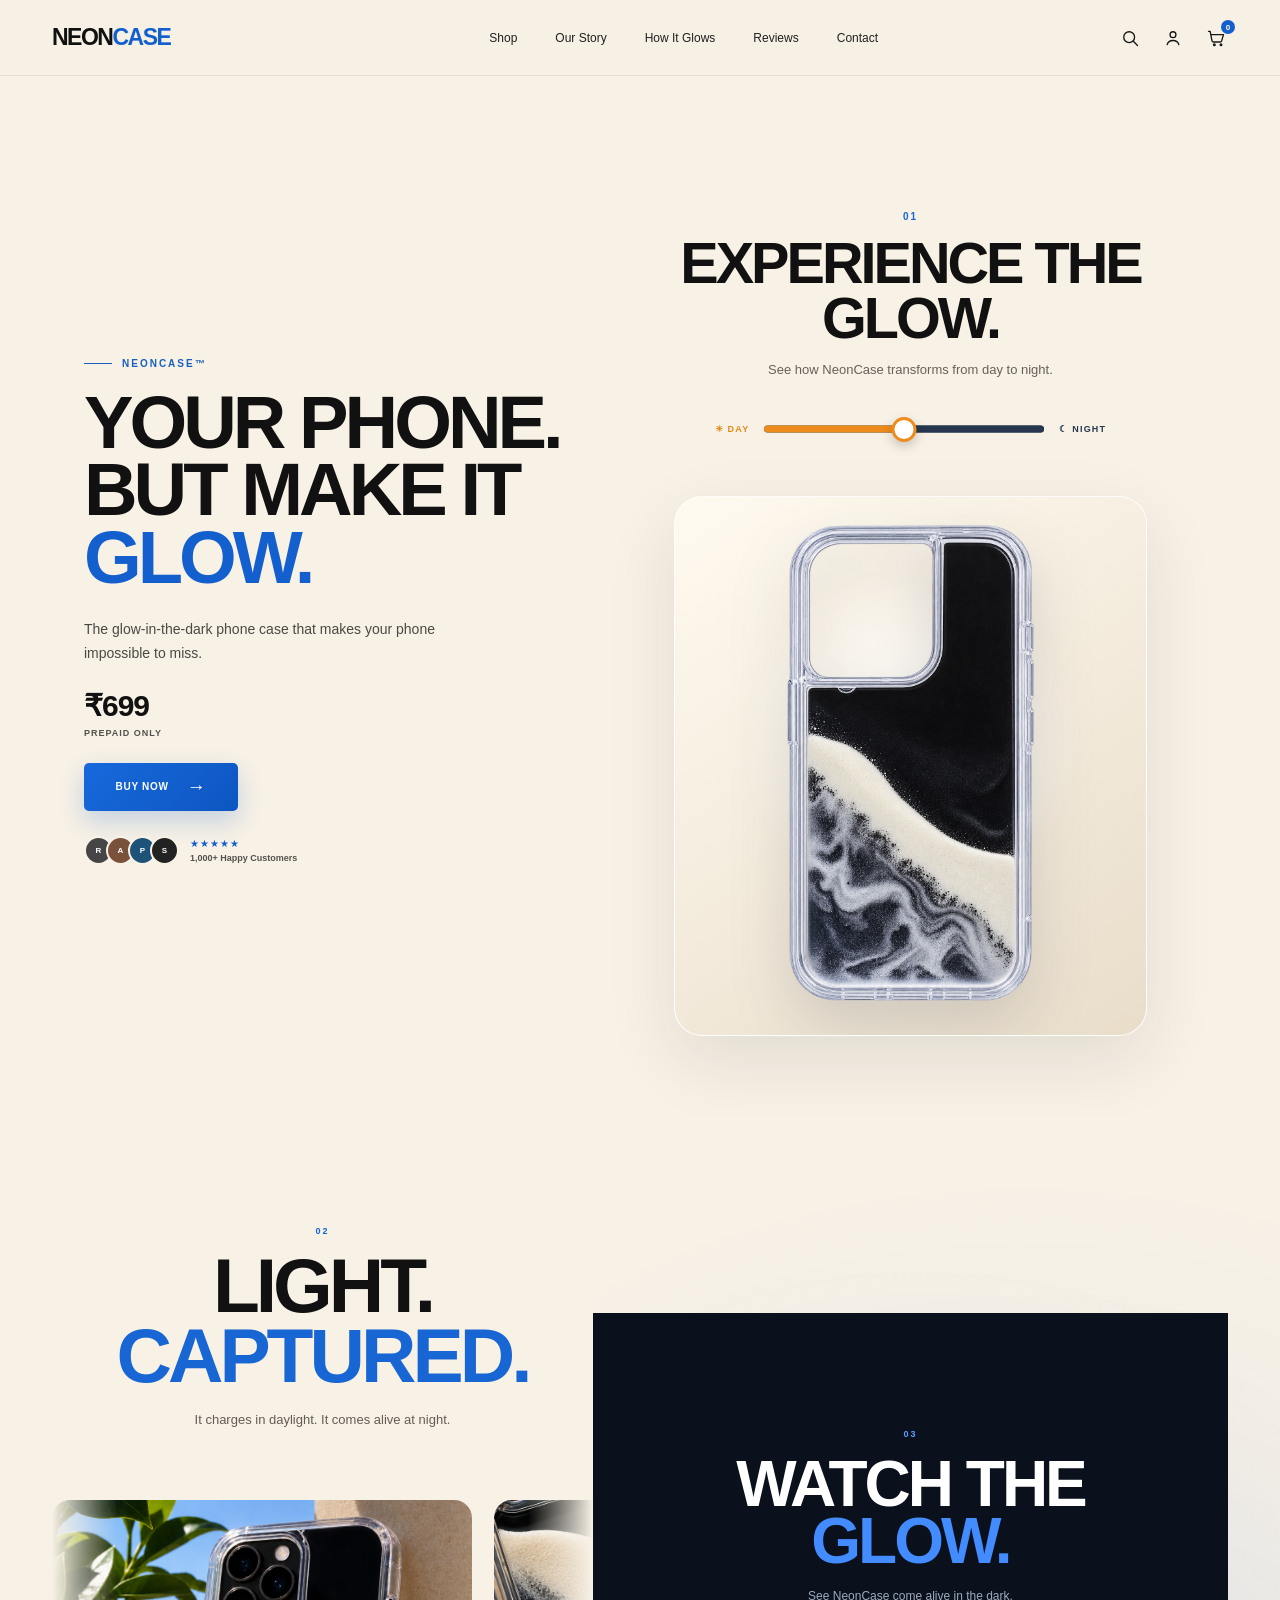
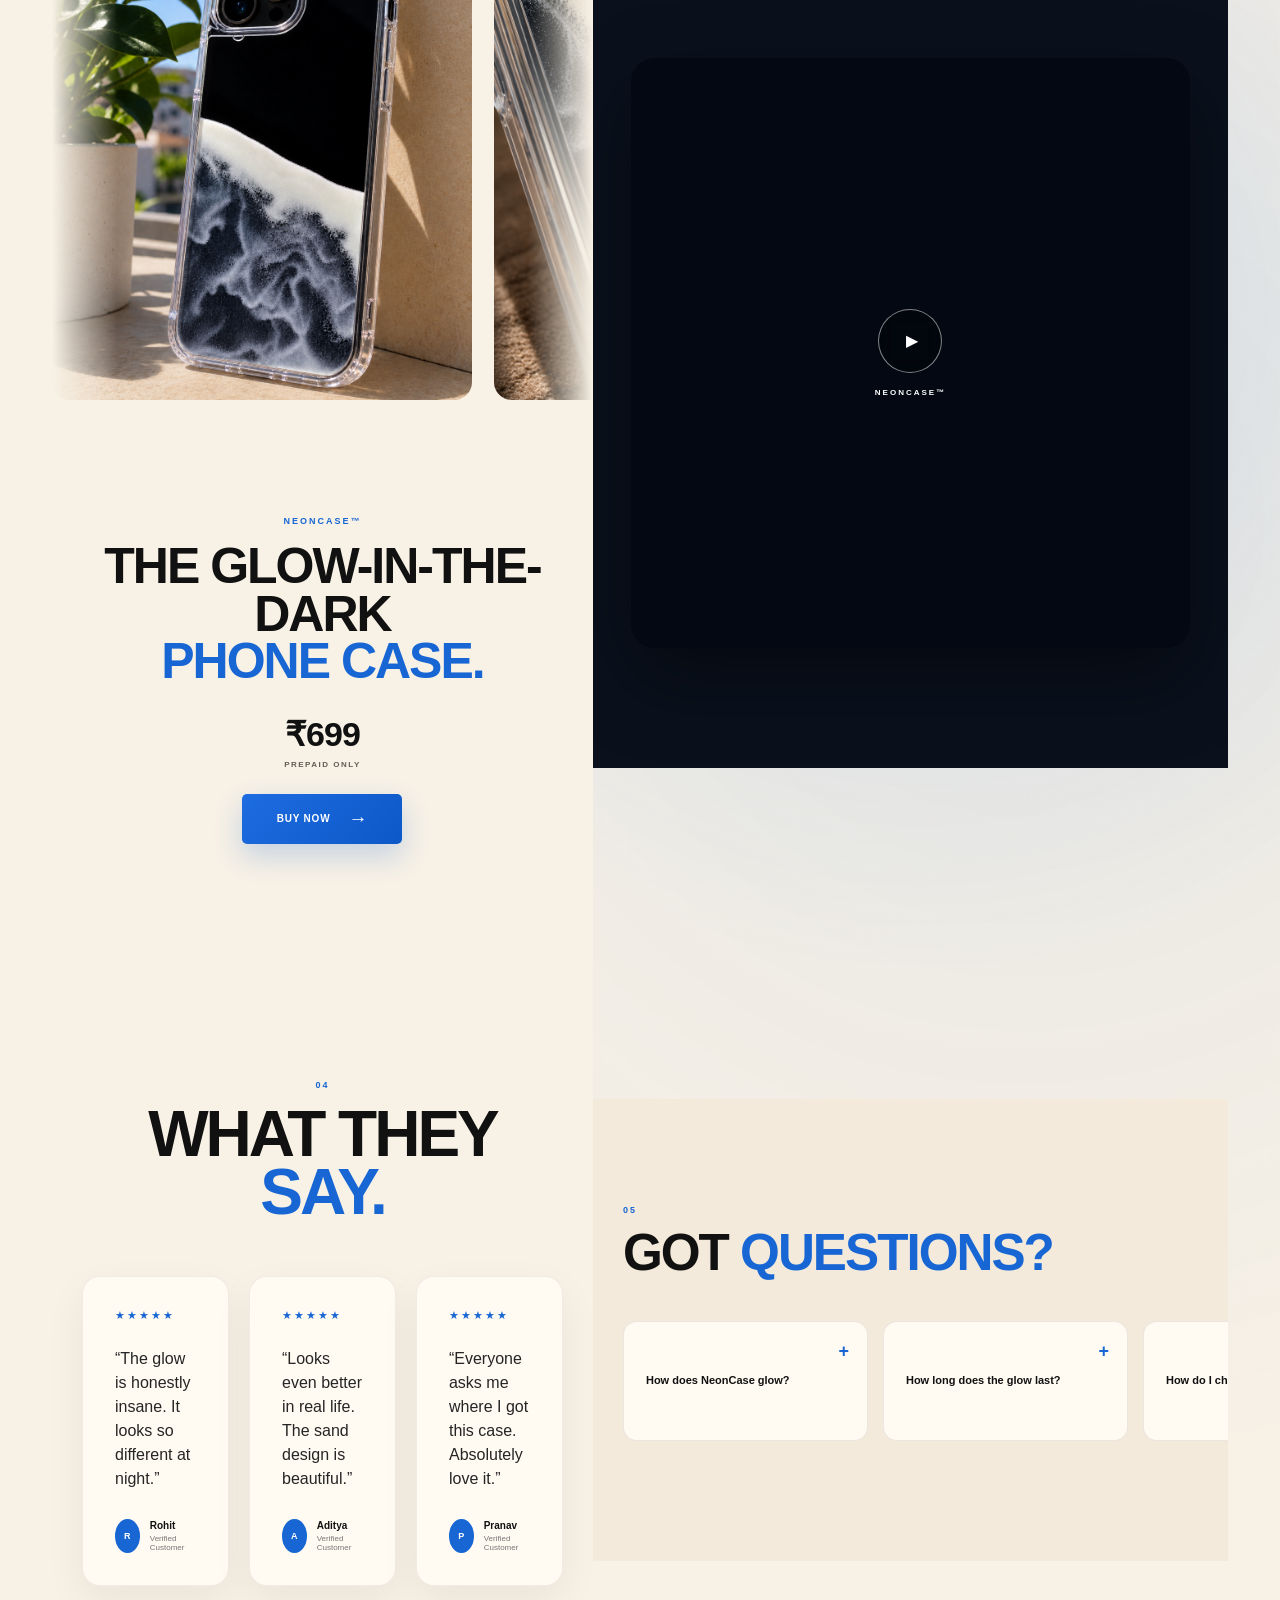
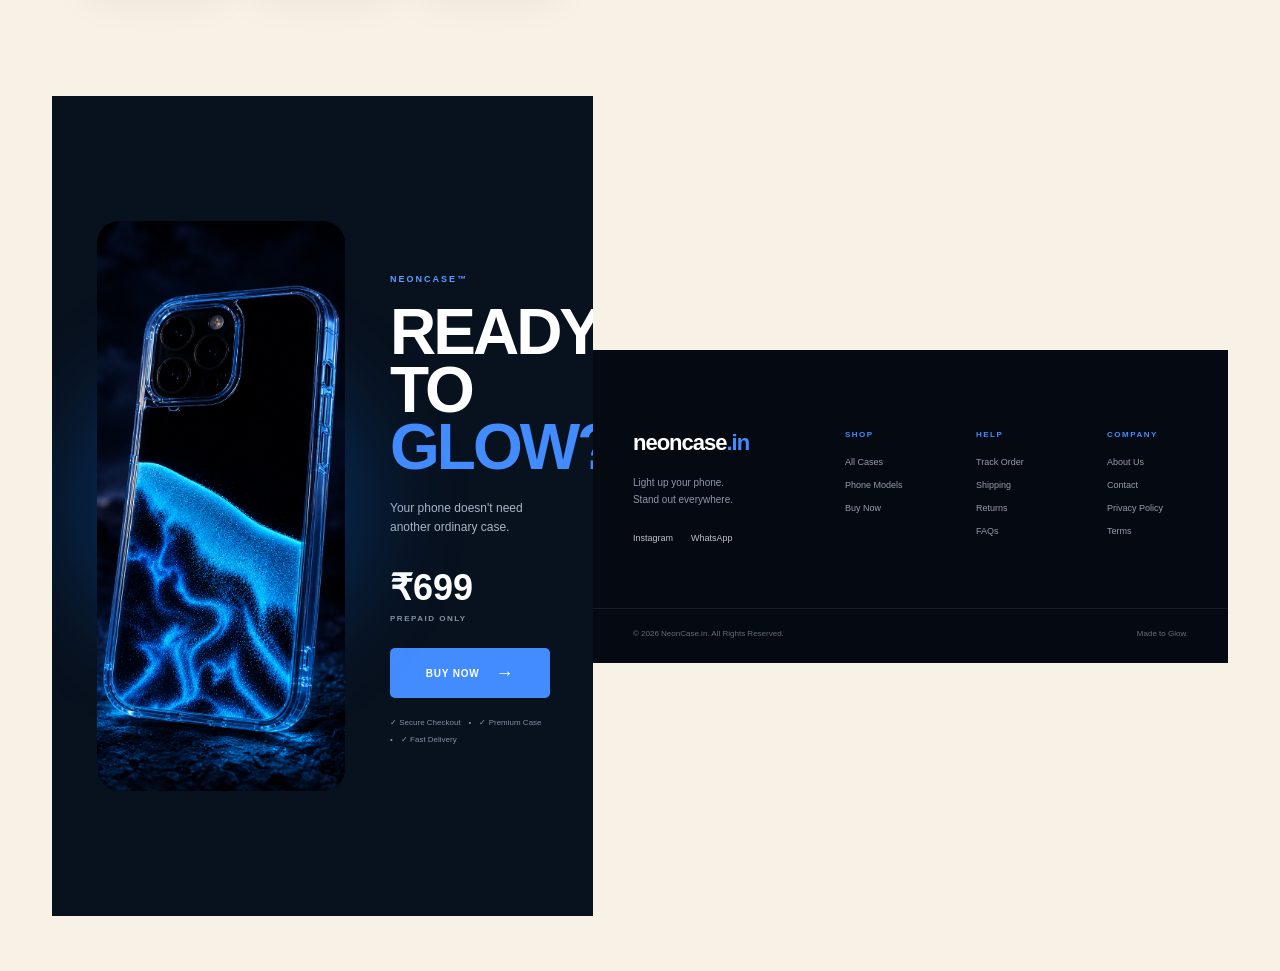
==== index.html @ 3d588260 "Update index.html" ====
<!DOCTYPE html>
<html lang="en">

<head>
    <meta charset="UTF-8">

    <meta
        name="viewport"
        content="width=device-width, initial-scale=1.0"
    >

    <title>NeonCase — Make Your Phone Glow</title>

    <link rel="stylesheet" href="style.css">
</head>

<style>
    /* =========================================================
   NEONCASE
   PART 1 — NAVIGATION + HERO
========================================================= */


/* =========================================================
   RESET
========================================================= */

* {
    margin: 0;
    padding: 0;
    box-sizing: border-box;
}


html {
    scroll-behavior: smooth;
}


body {
    font-family:
        Arial,
        Helvetica,
        sans-serif;

    background: #f7f1e6;

    color: #111111;

    overflow-x: hidden;
}


button,
a {
    font-family: inherit;
}


/* =========================================================
   NAVIGATION
========================================================= */

.navbar {
    width: 100%;

    height: 76px;

    background: rgba(247, 241, 230, 0.94);

    border-bottom:
        1px solid rgba(30, 35, 45, 0.08);

    position: relative;

    z-index: 100;
}


.nav-container {
    width: 100%;

    max-width: 1440px;

    height: 100%;

    margin: 0 auto;

    padding:
        0 52px;

    display: flex;

    align-items: center;

    justify-content: space-between;
}


/* =========================================================
   LOGO
========================================================= */

.logo {
    text-decoration: none;

    color: #111111;

    font-size: 23px;

    font-weight: 800;

    letter-spacing: -1.5px;
}


.logo span {
    color: #145fce;
}


/* =========================================================
   NAV LINKS
========================================================= */

.nav-links {
    display: flex;

    align-items: center;

    gap: 38px;

    margin-left: 80px;
}


.nav-links a {
    position: relative;

    text-decoration: none;

    color: #202020;

    font-size: 12px;

    font-weight: 500;

    transition:
        color 0.2s ease;
}


.nav-links a:hover {
    color: #145fce;
}


.nav-links a::after {
    content: "";

    position: absolute;

    left: 0;

    bottom: -8px;

    width: 0;

    height: 1.5px;

    background: #145fce;

    transition:
        width 0.25s ease;
}


.nav-links a:hover::after {
    width: 100%;
}


/* =========================================================
   NAV ACTIONS
========================================================= */

.nav-actions {
    display: flex;

    align-items: center;

    gap: 18px;
}


.nav-button {
    width: 25px;

    height: 25px;

    padding: 0;

    border: none;

    background: transparent;

    position: relative;

    display: flex;

    align-items: center;

    justify-content: center;

    cursor: pointer;
}


.nav-button svg {
    width: 20px;

    height: 20px;

    fill: none;

    stroke: #171717;

    stroke-width: 1.6;

    stroke-linecap: round;

    stroke-linejoin: round;

    transition:
        transform 0.2s ease;
}


.nav-button:hover svg {
    transform: scale(1.08);
}


/* Cart number */

.cart-count {
    position: absolute;

    top: -5px;

    right: -7px;

    width: 14px;

    height: 14px;

    border-radius: 50%;

    background: #145fce;

    color: white;

    font-size: 8px;

    font-weight: 700;

    display: flex;

    align-items: center;

    justify-content: center;
}


/* =========================================================
   MOBILE MENU
========================================================= */

.mobile-menu {
    display: none;

    width: 30px;

    height: 30px;

    border: none;

    background: transparent;

    flex-direction: column;

    justify-content: center;

    gap: 5px;

    cursor: pointer;
}


.mobile-menu span {
    display: block;

    width: 21px;

    height: 1.5px;

    background: #111111;
}



/* =========================================================
   HERO
========================================================= */

.hero-section {
    width: 100%;

    min-height:
        calc(100vh - 76px);

    background:
        radial-gradient(
            circle at 72% 45%,
            rgba(35, 111, 221, 0.13),
            transparent 27%
        ),

        radial-gradient(
            circle at 80% 50%,
            rgba(24, 96, 205, 0.07),
            transparent 42%
        ),

        #f7f1e6;

    position: relative;

    overflow: hidden;
}


/* =========================================================
   HERO CONTAINER
========================================================= */

.hero-container {
    width: 100%;

    max-width: 1440px;

    min-height:
        calc(100vh - 76px);

    margin: 0 auto;

    padding:
        40px 52px 55px;

    display: grid;

    grid-template-columns:
        46% 54%;

    align-items: center;
}



/* =========================================================
   LEFT HERO CONTENT
========================================================= */

.hero-content {
    position: relative;

    z-index: 5;

    padding-left: 32px;

    padding-bottom: 10px;
}


/* =========================================================
   EYEBROW
========================================================= */

.hero-eyebrow {
    display: flex;

    align-items: center;

    gap: 10px;

    margin-bottom: 20px;

    color: #185fbf;

    font-size: 10px;

    font-weight: 800;

    letter-spacing: 2px;
}


.eyebrow-line {
    width: 28px;

    height: 1.5px;

    background: #185fbf;
}



/* =========================================================
   HERO TITLE
========================================================= */

.hero-title {
    margin: 0;

    color: #111111;

    font-family:
        Arial,
        Helvetica,
        sans-serif;

    font-size: clamp(
        58px,
        5.8vw,
        88px
    );

    line-height: 0.91;

    letter-spacing: -4px;

    font-weight: 800;
}


.hero-title span {
    display: block;

    color: #111111;
}


.hero-title strong {
    display: block;

    color: #145fce;

    font-weight: 800;
}



/* =========================================================
   DESCRIPTION
========================================================= */

.hero-description {
    max-width: 390px;

    margin-top: 27px;

    color: #4a4945;

    font-size: 14px;

    line-height: 1.65;

    font-weight: 400;
}



/* =========================================================
   PRICE
========================================================= */

.hero-price {
    display: flex;

    flex-direction: column;

    align-items: flex-start;

    margin-top: 26px;
}


.price {
    color: #111111;

    font-size: 30px;

    line-height: 1;

    font-weight: 700;

    letter-spacing: -1px;
}


.price-label {
    margin-top: 7px;

    color: #55524d;

    font-size: 9px;

    font-weight: 700;

    letter-spacing: 1px;
}



/* =========================================================
   BUY BUTTON
========================================================= */

.buy-button {
    width: 154px;

    height: 48px;

    margin-top: 25px;

    border-radius: 5px;

    background:
        linear-gradient(
            135deg,
            #1769dc,
            #0d56c1
        );

    color: #ffffff;

    text-decoration: none;

    display: flex;

    align-items: center;

    justify-content: center;

    gap: 18px;

    font-size: 10px;

    font-weight: 800;

    letter-spacing: 0.7px;

    box-shadow:
        0 10px 25px
        rgba(20, 95, 206, 0.22);

    transition:
        transform 0.2s ease,
        box-shadow 0.2s ease;
}


.buy-button span {
    font-size: 19px;

    line-height: 0;
}


.buy-button:hover {
    transform:
        translateY(-3px);

    box-shadow:
        0 15px 30px
        rgba(20, 95, 206, 0.3);
}



/* =========================================================
   CUSTOMER TRUST
========================================================= */

.hero-trust {
    display: flex;

    align-items: center;

    margin-top: 25px;
}


.trust-avatars {
    display: flex;

    align-items: center;
}


.avatar {
    width: 29px;

    height: 29px;

    border-radius: 50%;

    border:
        2px solid #f7f1e6;

    margin-left: -7px;

    display: flex;

    align-items: center;

    justify-content: center;

    color: #ffffff;

    font-size: 8px;

    font-weight: 800;
}


.avatar:first-child {
    margin-left: 0;
}


.avatar-one {
    background: #454545;
}


.avatar-two {
    background: #7a513a;
}


.avatar-three {
    background: #1e5278;
}


.avatar-four {
    background: #222222;
}


.trust-content {
    margin-left: 11px;
}


.trust-stars {
    color: #145fce;

    font-size: 10px;

    letter-spacing: 1px;
}


.trust-content p {
    margin-top: 4px;

    color: #55524d;

    font-size: 9px;

    font-weight: 600;
}



/* =========================================================
   PRODUCT AREA
========================================================= */

.hero-product-area {
    width: 100%;

    height: 100%;

    min-height: 580px;

    position: relative;

    display: flex;

    align-items: center;

    justify-content: center;
}


/* =========================================================
   BLUE GLOW
========================================================= */

.hero-blue-glow {
    position: absolute;

    width: 490px;

    height: 490px;

    border-radius: 50%;

    background:
        radial-gradient(
            circle,
            rgba(36, 124, 245, 0.24) 0%,
            rgba(36, 124, 245, 0.10) 35%,
            transparent 70%
        );

    filter: blur(8px);

    z-index: 0;
}


/* =========================================================
   LIGHT RING
========================================================= */

.hero-light-ring {
    position: absolute;

    width: 510px;

    height: 510px;

    border-radius: 50%;

    border:
        1px solid
        rgba(255, 255, 255, 0.8);

    box-shadow:
        0 0 40px
        rgba(42, 126, 238, 0.15);

    z-index: 1;
}



/* =========================================================
   PRODUCT
========================================================= */

.hero-product {
    width: 570px;

    height: 610px;

    position: relative;

    z-index: 3;

    display: flex;

    align-items: center;

    justify-content: center;
}


.hero-product img {
    width: 100%;

    height: 100%;

    object-fit: contain;

    display: block;

    filter:
        drop-shadow(
            0 30px 35px
            rgba(0, 30, 80, 0.18)
        );

    user-select: none;

    -webkit-user-drag: none;

    transition:
        transform 0.5s ease;
}


.hero-product:hover img {
    transform:
        translateY(-7px)
        scale(1.015);
}



/* =========================================================
   PRODUCT SHADOW
========================================================= */

.product-shadow {
    position: absolute;

    bottom: 75px;

    width: 300px;

    height: 35px;

    border-radius: 50%;

    background:
        rgba(17, 52, 93, 0.18);

    filter: blur(18px);

    z-index: 1;
}



/* =========================================================
   LARGE DESKTOP
========================================================= */

@media (min-width: 1500px) {

    .hero-container {
        padding-left: 70px;

        padding-right: 70px;
    }


    .hero-content {
        padding-left: 50px;
    }


    .hero-product {
        width: 650px;

        height: 680px;
    }


    .hero-blue-glow {
        width: 560px;

        height: 560px;
    }


    .hero-light-ring {
        width: 570px;

        height: 570px;
    }

}



/* =========================================================
   TABLET
========================================================= */

@media (max-width: 1050px) {

    .nav-container {
        padding:
            0 28px;
    }


    .nav-links {
        gap: 22px;

        margin-left: 20px;
    }


    .hero-container {
        padding:
            30px 28px 45px;

        grid-template-columns:
            48% 52%;
    }


    .hero-content {
        padding-left: 10px;
    }


    .hero-title {
        font-size: 55px;

        letter-spacing: -3px;
    }


    .hero-product {
        width: 470px;

        height: 520px;
    }


    .hero-blue-glow {
        width: 420px;

        height: 420px;
    }


    .hero-light-ring {
        width: 430px;

        height: 430px;
    }

}



/* =========================================================
   MOBILE
========================================================= */

@media (max-width: 768px) {

    .navbar {
        height: 66px;
    }


    .nav-container {
        padding:
            0 18px;
    }


    .logo {
        font-size: 20px;
    }


    .nav-links {
        display: none;
    }


    .nav-actions {
        display: none;
    }


    .mobile-menu {
        display: flex;
    }



    /* HERO */

    .hero-section {
        min-height: auto;

        background:
            radial-gradient(
                circle at 75% 65%,
                rgba(35, 111, 221, 0.14),
                transparent 35%
            ),

            #f7f1e6;
    }


    .hero-container {
        min-height: auto;

        padding:
            55px 20px 35px;

        display: flex;

        flex-direction: column;
    }


    .hero-content {
        padding: 0;

        text-align: left;
    }


    .hero-eyebrow {
        margin-bottom: 17px;
    }


    .hero-title {
        font-size: 51px;

        letter-spacing: -2.8px;
    }


    .hero-description {
        max-width: 330px;

        margin-top: 20px;

        font-size: 12px;
    }


    .hero-price {
        margin-top: 21px;
    }


    .price {
        font-size: 27px;
    }


    .buy-button {
        width: 145px;

        height: 45px;

        margin-top: 21px;
    }


    .hero-trust {
        margin-top: 22px;
    }


    /* PRODUCT */

    .hero-product-area {
        min-height: 430px;

        height: 430px;

        margin-top: 10px;
    }


    .hero-product {
        width: 390px;

        height: 430px;
    }


    .hero-blue-glow {
        width: 360px;

        height: 360px;
    }


    .hero-light-ring {
        width: 370px;

        height: 370px;
    }


    .product-shadow {
        bottom: 35px;
    }

}



/* =========================================================
   SMALL MOBILE
========================================================= */

@media (max-width: 480px) {

    .hero-container {
        padding:
            43px 17px 25px;
    }


    .hero-title {
        font-size: 43px;

        letter-spacing: -2.3px;
    }


    .hero-description {
        font-size: 11px;

        max-width: 290px;
    }


    .hero-product-area {
        min-height: 365px;

        height: 365px;
    }


    .hero-product {
        width: 330px;

        height: 365px;
    }


    .hero-blue-glow {
        width: 300px;

        height: 300px;
    }


    .hero-light-ring {
        width: 310px;

        height: 310px;
    }


    .product-shadow {
        bottom: 25px;

        width: 230px;
    }

}
/* =========================================================
   PART 2 — EXPERIENCE THE GLOW
========================================================= */

.experience-section {

    width: 100%;

    min-height: 850px;

    position: relative;

    overflow: hidden;

    background: #f7f1e6;

    transition:
        background 1.2s ease,
        color 1.2s ease;

}


/* =========================================================
   INNER
========================================================= */

.experience-inner {

    width: 100%;

    max-width: 1400px;

    min-height: 850px;

    margin: 0 auto;

    padding:
        95px 55px 80px;

    position: relative;

}



/* =========================================================
   HEADING
========================================================= */

.experience-heading {

    text-align: center;

    position: relative;

    z-index: 5;

}


.experience-number {

    display: block;

    color: #1766d4;

    font-size: 10px;

    font-weight: 800;

    letter-spacing: 2px;

    margin-bottom: 14px;

}


.experience-heading h2 {

    margin: 0;

    color: #111111;

    font-size:
        clamp(38px, 4.5vw, 68px);

    line-height: 0.95;

    letter-spacing: -3px;

    font-weight: 800;

    transition:
        color 1.2s ease;

}


.experience-heading p {

    margin-top: 17px;

    color: #66615a;

    font-size: 13px;

    transition:
        color 1.2s ease;

}



/* =========================================================
   TOGGLE AREA
========================================================= */

.glow-toggle-area {

    width: 100%;

    margin-top: 35px;

    display: flex;

    align-items: center;

    justify-content: center;

    gap: 15px;

    position: relative;

    z-index: 10;

}


.toggle-label {

    font-size: 9px;

    font-weight: 800;

    letter-spacing: 1.2px;

    transition:
        color 0.8s ease;

}


.day-label {

    color: #e58b19;

}


.night-label {

    color: #26374f;

}



/* =========================================================
   TOGGLE BUTTON
========================================================= */

.glow-toggle {

    width: 280px;

    height: 34px;

    padding: 0;

    border: none;

    background: transparent;

    cursor: pointer;

    position: relative;

}


/* =========================================================
   LONG THIN TRACK
========================================================= */

.toggle-track {

    width: 100%;

    height: 7px;

    border-radius: 10px;

    position: absolute;

    left: 0;

    top: 50%;

    transform: translateY(-50%);

    overflow: visible;

    display: block;

    background: #26374f;

}


/* ORANGE DAY HALF */

.toggle-day {

    position: absolute;

    left: 0;

    top: 0;

    width: 50%;

    height: 100%;

    border-radius:
        10px 0 0 10px;

    background: #ed8b1c;

}


/* BLUE NIGHT HALF */

.toggle-night {

    position: absolute;

    right: 0;

    top: 0;

    width: 50%;

    height: 100%;

    border-radius:
        0 10px 10px 0;

    background: #26374f;

}


/* =========================================================
   TOGGLE KNOB
========================================================= */

.toggle-knob {

    position: absolute;

    top: 50%;

    left: 50%;

    width: 25px;

    height: 25px;

    transform:
        translate(-50%, -50%);

    border-radius: 50%;

    background: #ffffff;

    border:
        3px solid #ed8b1c;

    box-shadow:
        0 4px 12px
        rgba(0,0,0,0.20);

    transition:
        left 0.6s
        cubic-bezier(.65,0,.35,1),
        border-color 0.6s ease,
        box-shadow 0.6s ease;

    z-index: 5;

}



/* =========================================================
   PRODUCT IMAGE AREA
========================================================= */

.experience-image-box {

    width: min(850px, 90%);

    height: 540px;

    margin:
        50px auto 0;

    border-radius: 28px;

    position: relative;

    overflow: hidden;

    display: flex;

    align-items: center;

    justify-content: center;

    background:

        radial-gradient(
            circle at 50% 45%,
            rgba(255,255,255,0.95),
            transparent 45%
        ),

        linear-gradient(
            145deg,
            #fffaf0,
            #e9ddca
        );

    border:
        1px solid
        rgba(255,255,255,0.9);

    box-shadow:
        0 25px 70px
        rgba(40,35,25,0.10);

    transition:
        background 1.2s ease,
        box-shadow 1.2s ease;

}


/* =========================================================
   IMAGE GLOW — PREPARED FOR LATER
========================================================= */

.image-glow {

    position: absolute;

    width: 450px;

    height: 450px;

    border-radius: 50%;

    background:
        radial-gradient(
            circle,
            rgba(0,110,255,0.45),
            rgba(0,110,255,0.12) 35%,
            transparent 70%
        );

    filter: blur(30px);

    opacity: 0;

    transform: scale(0.7);

    transition:
        opacity 1.2s ease,
        transform 1.2s ease;

}


/* =========================================================
   PHONE IMAGE
========================================================= */

.experience-phone {

    width: 500px;

    height: 500px;

    object-fit: contain;

    position: relative;

    z-index: 3;

    display: block;

    filter:
        drop-shadow(
            0 25px 30px
            rgba(25,40,60,0.15)
        );

    transition:
        filter 1.2s ease;

}

/* =========================================================
   NIGHT MODE
   ONLY THE PRODUCT IMAGE BOX CHANGES
========================================================= */


/* Keep the entire experience page unchanged */

.experience-section.night-mode {
    background: #f3eadb;
}


/* Heading stays exactly the same */

.experience-section.night-mode
.experience-heading h2 {
    color: #111111;
}


.experience-section.night-mode
.experience-heading p {
    color: #66615a;
}


/* =========================================================
   IMAGE BOX — THIS ALONE TURNS NIGHT
========================================================= */

.experience-section.night-mode
.experience-image-box {

    background:

        radial-gradient(
            circle at 50% 48%,
            rgba(18, 92, 190, 0.30),
            transparent 42%
        ),

        linear-gradient(
            145deg,
            #071a32,
            #030b18
        );

    border-color:
        rgba(48, 126, 220, 0.25);

    box-shadow:
        0 25px 70px
        rgba(0, 55, 130, 0.28);

}


/* =========================================================
   BLUE FOG STAYS INSIDE IMAGE BOX
========================================================= */

.experience-section.night-mode
.image-glow {

    opacity: 1;

    transform: scale(1);

}


/* =========================================================
   NIGHT PHONE IMAGE
========================================================= */

.experience-section.night-mode
.experience-phone {

    filter:
        drop-shadow(
            0 20px 35px
            rgba(0, 100, 255, 0.20)
        );

}




/* Blue fog */

.experience-section.night-mode
.image-glow {

    opacity: 1;

    transform: scale(1);

}


/* =========================================================
   MOBILE
========================================================= */

@media (max-width: 768px) {

    .experience-section {

        min-height: 750px;

    }


    .experience-inner {

        min-height: 750px;

        padding:
            70px 18px 60px;

    }


    .experience-heading h2 {

        font-size: 39px;

        letter-spacing: -2px;

    }


    .experience-heading p {

        font-size: 11px;

    }


    .glow-toggle-area {

        gap: 9px;

        margin-top: 30px;

    }


    .glow-toggle {

        width: 190px;

    }


    .toggle-label {

        font-size: 7px;

    }


    .experience-image-box {

        width: 100%;

        height: 440px;

        margin-top: 40px;

        border-radius: 20px;

    }


    .experience-phone {

        width: 360px;

        height: 360px;

    }

}


@media (max-width: 480px) {

    .experience-heading h2 {

        font-size: 32px;

    }


    .glow-toggle {

        width: 150px;

    }


    .experience-image-box {

        height: 390px;

    }


    .experience-phone {

        width: 310px;

        height: 310px;

    }

}
    /* =========================================================
   EXPERIENCE IMAGE BOX
========================================================= */

.experience-image-box {

    width: min(850px, 90%);

    height: 540px;

    margin: 50px auto 0;

    border-radius: 28px;

    position: relative;

    overflow: hidden;

    display: flex;

    align-items: center;

    justify-content: center;

    background:
        radial-gradient(
            circle at 50% 45%,
            rgba(255,255,255,0.95),
            transparent 45%
        ),
        linear-gradient(
            145deg,
            #fffaf0,
            #e9ddca
        );

    border: 1px solid
        rgba(255,255,255,0.9);

    box-shadow:
        0 25px 70px
        rgba(40,35,25,0.10);

    transition:
        background 1.2s ease,
        border-color 1.2s ease,
        box-shadow 1.2s ease;

}


/* =========================================================
   BOTH PHONE IMAGES
   EXACT SAME POSITION
========================================================= */

.experience-phone {

    position: absolute;

    left: 50%;

    top: 50%;

    width: 500px;

    height: 500px;

    object-fit: contain;

    transform:
        translate(-50%, -50%);

    display: block;

    z-index: 3;

    transition:
        opacity 1.2s ease,
        transform 1.2s ease;

    pointer-events: none;

}


/* =========================================================
   DAY IMAGE
========================================================= */

.day-phone {

    opacity: 1;

    transform:
        translate(-50%, -50%)
        scale(1);

}


/* =========================================================
   NIGHT IMAGE
========================================================= */

.night-phone {

    opacity: 0;

    transform:
        translate(-50%, -50%)
        scale(1);

}


/* =========================================================
   BLUE FOG
========================================================= */

.image-glow {

    position: absolute;

    left: 50%;

    top: 58%;

    width: 500px;

    height: 350px;

    transform:
        translate(-50%, -50%)
        scale(0.7);

    border-radius: 50%;

    background:
        radial-gradient(
            ellipse,
            rgba(0,120,255,0.45),
            rgba(0,90,220,0.18) 40%,
            transparent 72%
        );

    filter: blur(35px);

    opacity: 0;

    transition:
        opacity 1.2s ease,
        transform 1.2s ease;

    z-index: 1;

    pointer-events: none;

}


/* =========================================================
   NIGHT MODE
   ONLY IMAGE BOX CHANGES
========================================================= */

.experience-section.night-mode
.experience-image-box {

    background:
        radial-gradient(
            circle at 50% 48%,
            rgba(15,85,180,0.25),
            transparent 45%
        ),
        linear-gradient(
            145deg,
            #071a32,
            #030a15
        );

    border-color:
        rgba(45,120,220,0.30);

    box-shadow:
        0 25px 80px
        rgba(0,60,150,0.30);

}


/* =========================================================
   DAY → NIGHT IMAGE SWITCH
========================================================= */

.experience-section.night-mode
.day-phone {

    opacity: 0;

    transform:
        translate(-50%, -50%)
        scale(1);

}


.experience-section.night-mode
.night-phone {

    opacity: 1;

    transform:
        translate(-50%, -50%)
        scale(1);

}


/* =========================================================
   NIGHT BLUE FOG
========================================================= */

.experience-section.night-mode
.image-glow {

    opacity: 1;

    transform:
        translate(-50%, -50%)
        scale(1);

            }
    /* =========================================================
   PART 3 — LIGHT. CAPTURED.
========================================================= */

.light-captured-section {

    width: 100%;

    min-height: 1000px;

    padding:
        110px 0 120px;

    background: #f7f1e6;

    overflow: hidden;

    position: relative;

}


/* =========================================================
   HEADING
========================================================= */

.light-captured-heading {

    text-align: center;

    position: relative;

    z-index: 3;

}


.section-number {

    display: block;

    color: #1766d4;

    font-size: 9px;

    font-weight: 800;

    letter-spacing: 2px;

    margin-bottom: 15px;

}


.light-captured-heading h2 {

    color: #111111;

    font-size:
        clamp(45px, 6vw, 82px);

    line-height: 0.9;

    letter-spacing: -4px;

    font-weight: 800;

}


.light-captured-heading h2 span {

    display: block;

    color: #1766d4;

}


.light-captured-heading p {

    margin-top: 20px;

    color: #625d55;

    font-size: 13px;

    line-height: 1.6;

}



/* =========================================================
   CINEMATIC REEL
========================================================= */

.product-reel {

    width: 100%;

    margin-top: 70px;

    overflow: hidden;

    position: relative;

}


/* Soft fade at edges */

.product-reel::before,
.product-reel::after {

    content: "";

    position: absolute;

    top: 0;

    bottom: 0;

    width: 12%;

    z-index: 5;

    pointer-events: none;

}


.product-reel::before {

    left: 0;

    background:
        linear-gradient(
            to right,
            #f7f1e6,
            transparent
        );

}


.product-reel::after {

    right: 0;

    background:
        linear-gradient(
            to left,
            #f7f1e6,
            transparent
        );

}



/* =========================================================
   MOVING TRACK
========================================================= */

.reel-track {

    display: flex;

    width: max-content;

    gap: 22px;

    animation:
        cinematicScroll 34s
        linear
        infinite;

}


.reel-track:hover {

    animation-play-state: paused;

}



/* =========================================================
   IMAGE CARDS
========================================================= */

.reel-image {

    width: 420px;

    height: 500px;

    flex-shrink: 0;

    border-radius: 18px;

    overflow: hidden;

    background: #ebe1d1;

    position: relative;

}


.reel-image img {

    width: 100%;

    height: 100%;

    display: block;

    object-fit: cover;

    transition:
        transform 1s ease;

}


.reel-image:hover img {

    transform:
        scale(1.035);

}



/* =========================================================
   SLOW INFINITE ANIMATION
========================================================= */

@keyframes cinematicScroll {

    from {

        transform:
            translateX(0);

    }

    to {

        transform:
            translateX(
                calc(
                    -50% - 11px
                )
            );

    }

}



/* =========================================================
   PURCHASE AREA
========================================================= */

.light-purchase {

    margin:
        110px auto 0;

    width: min(600px, 90%);

    text-align: center;

}


.purchase-brand {

    color: #1766d4;

    font-size: 9px;

    font-weight: 800;

    letter-spacing: 2px;

}


.light-purchase h3 {

    margin-top: 15px;

    color: #111111;

    font-size:
        clamp(30px, 4vw, 50px);

    line-height: 0.95;

    letter-spacing: -2px;

    font-weight: 800;

}


.light-purchase h3 span {

    display: block;

    color: #1766d4;

}


.purchase-price {

    margin-top: 28px;

    color: #111111;

    font-size: 34px;

    font-weight: 700;

    letter-spacing: -1px;

}


.purchase-note {

    margin-top: 6px;

    color: #625d55;

    font-size: 8px;

    font-weight: 800;

    letter-spacing: 1.5px;

}


.purchase-button {

    width: 160px;

    height: 50px;

    margin:
        25px auto 0;

    border-radius: 5px;

    background:
        linear-gradient(
            135deg,
            #1d6ce0,
            #0d58c8
        );

    color: #ffffff;

    text-decoration: none;

    display: flex;

    align-items: center;

    justify-content: center;

    gap: 18px;

    font-size: 10px;

    font-weight: 800;

    letter-spacing: 0.8px;

    box-shadow:
        0 12px 28px
        rgba(23,102,212,0.22);

    transition:
        transform 0.25s ease,
        box-shadow 0.25s ease;

}


.purchase-button span {

    font-size: 19px;

}


.purchase-button:hover {

    transform:
        translateY(-3px);

    box-shadow:
        0 17px 32px
        rgba(23,102,212,0.30);

}



/* =========================================================
   TABLET
========================================================= */

@media (max-width: 900px) {

    .light-captured-section {

        padding:
            90px 0 100px;

    }


    .reel-image {

        width: 350px;

        height: 430px;

    }


    .reel-track {

        gap: 17px;

        animation-duration: 30s;

    }

}



/* =========================================================
   MOBILE
========================================================= */

@media (max-width: 600px) {

    .light-captured-section {

        min-height: 850px;

        padding:
            75px 0 90px;

    }


    .light-captured-heading {

        padding:
            0 20px;

    }


    .light-captured-heading h2 {

        font-size: 46px;

        letter-spacing: -2.5px;

    }


    .light-captured-heading p {

        font-size: 11px;

    }


    .product-reel {

        margin-top: 50px;

    }


    .reel-image {

        width: 275px;

        height: 360px;

        border-radius: 14px;

    }


    .reel-track {

        gap: 12px;

        animation-duration: 26s;

    }


    .light-purchase {

        margin-top: 80px;

    }


    .light-purchase h3 {

        font-size: 31px;

        letter-spacing: -1.5px;

    }


    .purchase-price {

        font-size: 30px;

    }

}
    /* =========================================================
   PART 4 — WATCH THE GLOW
========================================================= */

.watch-glow-section {

    width: 100%;

    padding: 110px 0 120px;

    background: #0a111d;

    color: white;

    overflow: hidden;

}


.watch-glow-heading {

    text-align: center;

    margin-bottom: 55px;

}


.watch-glow-heading > span {

    color: #5b9eff;

    font-size: 9px;

    font-weight: 800;

    letter-spacing: 2px;

}


.watch-glow-heading h2 {

    margin-top: 15px;

    font-size:
        clamp(42px, 5vw, 70px);

    line-height: .9;

    letter-spacing: -3px;

}


.watch-glow-heading strong {

    display: block;

    color: #438cff;

}


.watch-glow-heading p {

    margin-top: 18px;

    color: #9caabd;

    font-size: 12px;

}



/* VIDEO */

.watch-video {

    width: min(1050px, 88%);

    height: 590px;

    margin: auto;

    position: relative;

    overflow: hidden;

    border-radius: 24px;

    background: #030812;

    box-shadow:
        0 30px 80px
        rgba(0,0,0,.45);

}


.watch-video video {

    width: 100%;

    height: 100%;

    object-fit: cover;

    display: block;

}


.video-overlay {

    position: absolute;

    inset: 0;

    display: flex;

    flex-direction: column;

    align-items: center;

    justify-content: center;

    pointer-events: none;

}


.play-symbol {

    width: 64px;

    height: 64px;

    border-radius: 50%;

    border: 1px solid
        rgba(255,255,255,.5);

    background:
        rgba(0,0,0,.25);

    backdrop-filter: blur(8px);

    display: flex;

    align-items: center;

    justify-content: center;

    padding-left: 4px;

    font-size: 16px;

}


.video-overlay span {

    margin-top: 15px;

    font-size: 8px;

    font-weight: 800;

    letter-spacing: 2px;

}



/* =========================================================
   PART 5 — REVIEWS
========================================================= */

.reviews-section {

    width: 100%;

    padding: 110px 0;

    background: #f7f1e6;

    overflow: hidden;

}


.reviews-heading {

    text-align: center;

}


.reviews-heading > span {

    color: #1766d4;

    font-size: 9px;

    font-weight: 800;

    letter-spacing: 2px;

}


.reviews-heading h2 {

    margin-top: 14px;

    font-size:
        clamp(40px, 5vw, 65px);

    line-height: .9;

    letter-spacing: -3px;

}


.reviews-heading strong {

    color: #1766d4;

    display: block;

}


.reviews-track {

    max-width: 1200px;

    margin: 55px auto 0;

    padding: 0 30px;

    display: grid;

    grid-template-columns:
        repeat(3, 1fr);

    gap: 20px;

}


.review-card {

    min-height: 245px;

    padding: 32px;

    border-radius: 18px;

    background: #fffaf2;

    border: 1px solid
        rgba(0,0,0,.06);

    box-shadow:
        0 15px 40px
        rgba(50,40,25,.06);

}


.review-stars {

    color: #1766d4;

    letter-spacing: 2px;

    font-size: 11px;

}


.review-card > p {

    margin-top: 25px;

    color: #252525;

    font-size: 16px;

    line-height: 1.5;

}


.review-person {

    margin-top: 28px;

    display: flex;

    align-items: center;

    gap: 10px;

}


.review-avatar {

    width: 34px;

    height: 34px;

    border-radius: 50%;

    background: #1766d4;

    color: white;

    display: flex;

    align-items: center;

    justify-content: center;

    font-size: 9px;

    font-weight: 800;

}


.review-person strong,
.review-person span {

    display: block;

}


.review-person strong {

    font-size: 10px;

}


.review-person span {

    margin-top: 3px;

    color: #777;

    font-size: 8px;

}



/* =========================================================
   PART 6 — FAQ
========================================================= */

.faq-section {

    width: 100%;

    padding: 100px 0;

    background: #f3eadb;

    overflow: hidden;

}


.faq-container {

    max-width: 1250px;

    margin: auto;

}


.faq-heading {

    padding: 0 30px;

}


.faq-heading > span {

    color: #1766d4;

    font-size: 9px;

    font-weight: 800;

    letter-spacing: 2px;

}


.faq-heading h2 {

    margin-top: 13px;

    font-size:
        clamp(35px, 4vw, 55px);

    line-height: .9;

    letter-spacing: -2px;

}


.faq-heading strong {

    color: #1766d4;

}


.faq-track {

    margin-top: 45px;

    display: flex;

    gap: 15px;

    overflow-x: auto;

    padding:
        0 30px 20px;

    scrollbar-width: thin;

}


.faq-card {

    flex: 0 0 245px;

    min-height: 120px;

    padding: 22px;

    border: 1px solid
        rgba(0,0,0,.08);

    border-radius: 14px;

    background: #fffaf2;

    color: #111;

    text-align: left;

    cursor: pointer;

    position: relative;

    transition:
        transform .25s ease;

}


.faq-card:hover {

    transform:
        translateY(-4px);

}


.faq-card > span {

    display: block;

    padding-right: 20px;

    font-size: 11px;

    font-weight: 700;

    line-height: 1.4;

}


.faq-card > b {

    position: absolute;

    right: 18px;

    top: 19px;

    color: #1766d4;

    font-size: 18px;

}


.faq-answer {

    max-height: 0;

    overflow: hidden;

    margin-top: 0;

    color: #666;

    font-size: 9px;

    line-height: 1.6;

    transition:
        max-height .35s ease,
        margin-top .35s ease;

}


.faq-card.open .faq-answer {

    max-height: 100px;

    margin-top: 18px;

}



/* =========================================================
   PART 7 — FINAL BUY
========================================================= */

.final-buy-section {

    width: 100%;

    padding: 100px 0;

    background: #08111e;

    overflow: hidden;

}


.final-buy-container {

    max-width: 1200px;

    min-height: 620px;

    margin: auto;

    padding: 0 45px;

    display: grid;

    grid-template-columns:
        55% 45%;

    align-items: center;

}


/* PRODUCT */

.final-product {

    height: 570px;

    position: relative;

    display: flex;

    align-items: center;

    justify-content: center;

}


.final-product img {

    width: 100%;

    height: 100%;

    object-fit: cover;

    border-radius: 22px;

    position: relative;

    z-index: 2;

}


.final-blue-glow {

    position: absolute;

    width: 400px;

    height: 400px;

    border-radius: 50%;

    background:
        radial-gradient(
            circle,
            rgba(0,120,255,.45),
            transparent 70%
        );

    filter: blur(35px);

}


/* CONTENT */

.final-buy-content {

    padding-left: 45px;

}


.final-brand {

    color: #5d9dff;

    font-size: 9px;

    font-weight: 800;

    letter-spacing: 2px;

}


.final-buy-content h2 {

    margin-top: 18px;

    color: white;

    font-size:
        clamp(45px, 5vw, 70px);

    line-height: .9;

    letter-spacing: -3px;

}


.final-buy-content h2 strong {

    display: block;

    color: #438cff;

}


.final-buy-content p {

    margin-top: 22px;

    max-width: 300px;

    color: #aab6c7;

    font-size: 12px;

    line-height: 1.6;

}


.final-price {

    margin-top: 30px;

    color: white;

    font-size: 36px;

    font-weight: 700;

}


.final-prepaid {

    display: block;

    margin-top: 5px;

    color: #8491a3;

    font-size: 8px;

    font-weight: 800;

    letter-spacing: 1.5px;

}


.final-buy-button {

    width: 160px;

    height: 50px;

    margin-top: 25px;

    border-radius: 5px;

    background: #438cff;

    color: white;

    text-decoration: none;

    display: flex;

    align-items: center;

    justify-content: center;

    gap: 16px;

    font-size: 10px;

    font-weight: 800;

    letter-spacing: .8px;

    transition:
        transform .25s ease;

}


.final-buy-button:hover {

    transform:
        translateY(-3px);

}


.final-buy-button span {

    font-size: 18px;

}


.final-trust {

    margin-top: 20px;

    color: #8290a3;

    font-size: 8px;

    display: flex;

    gap: 8px;

    flex-wrap: wrap;

}



/* =========================================================
   PART 8 — FOOTER
========================================================= */

.site-footer {

    width: 100%;

    background: #050a12;

    color: white;

    padding:
        80px 0 25px;

}


.footer-container {

    max-width: 1250px;

    margin: auto;

    padding: 0 40px;

    display: grid;

    grid-template-columns:
        2fr 1fr 1fr 1fr;

    gap: 50px;

}


.footer-logo {

    color: white;

    text-decoration: none;

    font-size: 22px;

    font-weight: 800;

    letter-spacing: -1px;

}


.footer-logo span {

    color: #438cff;

}


.footer-brand p {

    margin-top: 18px;

    color: #8c98a9;

    font-size: 10px;

    line-height: 1.7;

}


.footer-socials {

    margin-top: 25px;

    display: flex;

    gap: 18px;

}


.footer-socials a {

    color: #b9c2ce;

    text-decoration: none;

    font-size: 9px;

}


.footer-column {

    display: flex;

    flex-direction: column;

    gap: 13px;

}


.footer-column h3 {

    color: #438cff;

    font-size: 8px;

    letter-spacing: 1.5px;

    margin-bottom: 5px;

}


.footer-column a {

    color: #929dac;

    text-decoration: none;

    font-size: 9px;

}


.footer-column a:hover {

    color: white;

}


.footer-bottom {

    max-width: 1250px;

    margin:
        65px auto 0;

    padding:
        20px 40px 0;

    border-top:
        1px solid
        rgba(255,255,255,.08);

    display: flex;

    justify-content: space-between;

    color: #626d7c;

    font-size: 8px;

}



/* =========================================================
   RESPONSIVE
========================================================= */

@media (max-width: 900px) {

    .watch-video {

        height: 470px;

    }


    .reviews-track {

        grid-template-columns:
            1fr;

        max-width: 600px;

    }


    .final-buy-container {

        grid-template-columns:
            1fr;

        gap: 50px;

    }


    .final-product {

        height: 500px;

    }


    .final-buy-content {

        padding-left: 0;

        text-align: center;

    }


    .final-buy-content p {

        margin-left: auto;

        margin-right: auto;

    }


    .final-buy-button {

        margin-left: auto;

        margin-right: auto;

    }


    .final-trust {

        justify-content: center;

    }


    .footer-container {

        grid-template-columns:
            1fr 1fr;

    }

}


@media (max-width: 600px) {

    .watch-glow-section {

        padding: 75px 0 80px;

    }


    .watch-video {

        width: 94%;

        height: 350px;

        border-radius: 16px;

    }


    .reviews-section {

        padding: 75px 0;

    }


    .reviews-track {

        display: flex;

        overflow-x: auto;

        padding:
            0 18px 20px;

        scroll-snap-type: x mandatory;

    }


    .review-card {

        flex:
            0 0 82%;

        scroll-snap-align: center;

    }


    .faq-section {

        padding: 75px 0;

    }


    .faq-track {

        padding-left: 18px;

        padding-right: 18px;

    }


    .faq-card {

        flex-basis: 230px;

    }


    .final-buy-section {

        padding: 70px 0;

    }


    .final-buy-container {

        padding: 0 20px;

    }


    .final-product {

        height: 390px;

    }


    .final-buy-content h2 {

        font-size: 48px;

    }


    .footer-container {

        grid-template-columns:
            1fr 1fr;

        padding:
            0 22px;

        gap: 40px 25px;

    }


    .footer-brand {

        grid-column: 1 / -1;

    }


    .footer-bottom {

        margin-top: 45px;

        padding:
            20px 22px 0;

        flex-direction: column;

        gap: 8px;

    }

    }
</style>
<body>


    <!-- =====================================================
         PART 1 — NAVIGATION + HERO
    ====================================================== -->


    <!-- =========================
         NAVIGATION
    ========================== -->

    <header class="navbar">

        <div class="nav-container">


            <!-- LOGO -->

            <a href="index.html" class="logo">
                NEON<span>CASE</span>
            </a>


            <!-- NAVIGATION LINKS -->

            <nav class="nav-links">

                <a href="#shop">Shop</a>

                <a href="#story">Our Story</a>

                <a href="#glow">How It Glows</a>

                <a href="#reviews">Reviews</a>

                <a href="#contact">Contact</a>

            </nav>


            <!-- NAVIGATION ACTIONS -->

            <div class="nav-actions">


                <!-- SEARCH -->

                <button
                    class="nav-button"
                    aria-label="Search"
                >

                    <svg viewBox="0 0 24 24">

                        <circle
                            cx="11"
                            cy="11"
                            r="6.5"
                        ></circle>

                        <line
                            x1="16"
                            y1="16"
                            x2="21"
                            y2="21"
                        ></line>

                    </svg>

                </button>


                <!-- ACCOUNT -->

                <button
                    class="nav-button"
                    aria-label="Account"
                >

                    <svg viewBox="0 0 24 24">

                        <circle
                            cx="12"
                            cy="8"
                            r="3.5"
                        ></circle>

                        <path
                            d="M5 20c.8-3.3 3.2-5 7-5s6.2 1.7 7 5"
                        ></path>

                    </svg>

                </button>


                <!-- CART -->

                <button
                    class="nav-button"
                    aria-label="Cart"
                >

                    <svg viewBox="0 0 24 24">

                        <path
                            d="M3 4h2l2.1 11.2a2 2 0 0 0 2 1.6h7.8a2 2 0 0 0 1.9-1.4L21 8H6"
                        ></path>

                        <circle
                            cx="10"
                            cy="20"
                            r="1"
                        ></circle>

                        <circle
                            cx="18"
                            cy="20"
                            r="1"
                        ></circle>

                    </svg>


                    <span class="cart-count">
                        0
                    </span>

                </button>


            </div>


            <!-- MOBILE MENU -->

            <button
                class="mobile-menu"
                aria-label="Menu"
            >

                <span></span>
                <span></span>
                <span></span>

            </button>


        </div>

    </header>



    <!-- =========================
         HERO SECTION
    ========================== -->

    <main>

        <section class="hero-section">

            <div class="hero-container">


                <!-- =====================
                     LEFT CONTENT
                ====================== -->

                <div class="hero-content">


                    <!-- SMALL BRAND LABEL -->

                    <div class="hero-eyebrow">

                        <span class="eyebrow-line"></span>

                        NEONCASE™

                    </div>


                    <!-- MAIN HEADING -->

                    <h1 class="hero-title">

                        YOUR PHONE.

                        <span>
                            BUT MAKE IT
                        </span>

                        <strong>
                            GLOW.
                        </strong>

                    </h1>


                    <!-- DESCRIPTION -->

                    <p class="hero-description">

                        The glow-in-the-dark phone case
                        that makes your phone impossible
                        to miss.

                    </p>


                    <!-- PRICE -->

                    <div class="hero-price">

                        <span class="price">
                            ₹699
                        </span>

                        <span class="price-label">
                            PREPAID ONLY
                        </span>

                    </div>


                    <!-- BUY BUTTON -->

                    <a
                        href="#shop"
                        class="buy-button"
                    >

                        BUY NOW

                        <span>→</span>

                    </a>


                    <!-- CUSTOMER TRUST -->

                    <div class="hero-trust">


                        <!-- AVATARS -->

                        <div class="trust-avatars">

                            <div class="avatar avatar-one">
                                R
                            </div>

                            <div class="avatar avatar-two">
                                A
                            </div>

                            <div class="avatar avatar-three">
                                P
                            </div>

                            <div class="avatar avatar-four">
                                S
                            </div>

                        </div>


                        <!-- TRUST TEXT -->

                        <div class="trust-content">

                            <div class="trust-stars">
                                ★★★★★
                            </div>

                            <p>
                                1,000+ Happy Customers
                            </p>

                        </div>

                    </div>

                </div>







    <!-- =====================================================
         PART 1 ENDS HERE

         PART 2 WILL BE ADDED BELOW THIS LINE
    ====================================================== -->

<!-- =====================================================
     PART 2 — EXPERIENCE THE GLOW
====================================================== -->

<section class="experience-section" id="experience">

    <div class="experience-inner">


        <!-- HEADING -->

        <div class="experience-heading">

            <span class="experience-number">
                01
            </span>

            <h2>
                EXPERIENCE THE GLOW.
            </h2>

            <p>
                See how NeonCase transforms from day to night.
            </p>

        </div>


        <!-- DAY / NIGHT TOGGLE -->

        <div class="glow-toggle-area">

            <span class="toggle-label day-label">
                ☀ DAY
            </span>


            <button
                class="glow-toggle"
                id="glowToggle"
                type="button"
                aria-label="Switch between day and night"
            >

                <span class="toggle-track">

                    <span class="toggle-day"></span>

                    <span class="toggle-night"></span>

                    <span class="toggle-knob"></span>

                </span>

            </button>


            <span class="toggle-label night-label">
                ☾ NIGHT
            </span>

        </div>


        <!-- PRODUCT IMAGE PLACE -->
<!-- =====================================================
     EXPERIENCE IMAGE BOX
====================================================== -->

<div class="experience-image-box">

    <!-- DAY IMAGE -->
    <img
        src="day-phone-case.png"
        alt="NeonCase daytime phone case"
        class="experience-phone day-phone"
    >

    <!-- NIGHT IMAGE -->
    <img
        src="night-phone-case.png"
        alt="NeonCase glowing night phone case"
        class="experience-phone night-phone"
    >

    <!-- BLUE FOG / ATMOSPHERIC GLOW -->
    <div class="image-glow"></div>

</div>

    </div>

</section>
<!-- =====================================================
     PART 3 — LIGHT. CAPTURED.
====================================================== -->

<section class="light-captured-section" id="lightCaptured">

    <!-- SECTION INTRO -->

    <div class="light-captured-heading">

        <span class="section-number">
            02
        </span>

        <h2>
            LIGHT.
            <span>CAPTURED.</span>
        </h2>

        <p>
            It charges in daylight.
            It comes alive at night.
        </p>

    </div>


    <!-- =================================================
         CINEMATIC IMAGE REEL
    ================================================== -->

    <div class="product-reel">

        <div class="reel-track" id="reelTrack">


            <!-- IMAGE 1 -->

            <div class="reel-image">

                <img
                    src="glow-1.jpg"
                    alt="NeonCase in daylight"
                >

            </div>


            <!-- IMAGE 2 -->

            <div class="reel-image">

                <img
                    src="glow-2.jpg"
                    alt="NeonCase sand texture close up"
                >

            </div>


            <!-- IMAGE 3 -->

            <div class="reel-image">

                <img
                    src="glow-3.jpg"
                    alt="NeonCase beginning to glow"
                >

            </div>


            <!-- IMAGE 4 -->

            <div class="reel-image">

                <img
                    src="glow-4.jpg"
                    alt="NeonCase glowing in darkness"
                >

            </div>


            <!-- DUPLICATE IMAGES
                 Creates seamless infinite loop -->

            <div class="reel-image">

                <img
                    src="glow-1.jpg"
                    alt=""
                    aria-hidden="true"
                >

            </div>


            <div class="reel-image">

                <img
                    src="glow-2.jpg"
                    alt=""
                    aria-hidden="true"
                >

            </div>


            <div class="reel-image">

                <img
                    src="glow-3.jpg"
                    alt=""
                    aria-hidden="true"
                >

            </div>


            <div class="reel-image">

                <img
                    src="glow-4.jpg"
                    alt=""
                    aria-hidden="true"
                >

            </div>

        </div>

    </div>


    <!-- =================================================
         PURCHASE SECTION
    ================================================== -->

    <div class="light-purchase">

        <span class="purchase-brand">
            NEONCASE™
        </span>

        <h3>
            THE GLOW-IN-THE-DARK
            <span>PHONE CASE.</span>
        </h3>

        <div class="purchase-price">
            ₹699
        </div>

        <div class="purchase-note">
            PREPAID ONLY
        </div>

        <a
            href="#shop"
            class="purchase-button"
        >
            BUY NOW
            <span>→</span>
        </a>

    </div>

</section>
                <!-- =====================================================
     PART 4 — WATCH THE GLOW
====================================================== -->

<section class="watch-glow-section" id="watch">

    <div class="watch-glow-heading">

        <span>03</span>

        <h2>
            WATCH THE
            <strong>GLOW.</strong>
        </h2>

        <p>
            See NeonCase come alive in the dark.
        </p>

    </div>


    <div class="watch-video">

        <video
            src="neoncase-glow.mp4"
            autoplay
            muted
            loop
            playsinline
            preload="metadata"
        ></video>

        <div class="video-overlay">

            <div class="play-symbol">
                ▶
            </div>

            <span>
                NEONCASE™
            </span>

        </div>

    </div>

</section>



<!-- =====================================================
     PART 5 — CUSTOMER REVIEWS
====================================================== -->

<section class="reviews-section" id="reviews">

    <div class="reviews-heading">

        <span>04</span>

        <h2>
            WHAT THEY
            <strong>SAY.</strong>
        </h2>

    </div>


    <div class="reviews-track">


        <!-- REVIEW 1 -->

        <article class="review-card">

            <div class="review-stars">
                ★★★★★
            </div>

            <p>
                “The glow is honestly insane.
                It looks so different at night.”
            </p>

            <div class="review-person">

                <div class="review-avatar">
                    R
                </div>

                <div>
                    <strong>Rohit</strong>
                    <span>Verified Customer</span>
                </div>

            </div>

        </article>


        <!-- REVIEW 2 -->

        <article class="review-card">

            <div class="review-stars">
                ★★★★★
            </div>

            <p>
                “Looks even better in real life.
                The sand design is beautiful.”
            </p>

            <div class="review-person">

                <div class="review-avatar">
                    A
                </div>

                <div>
                    <strong>Aditya</strong>
                    <span>Verified Customer</span>
                </div>

            </div>

        </article>


        <!-- REVIEW 3 -->

        <article class="review-card">

            <div class="review-stars">
                ★★★★★
            </div>

            <p>
                “Everyone asks me where I got
                this case. Absolutely love it.”
            </p>

            <div class="review-person">

                <div class="review-avatar">
                    P
                </div>

                <div>
                    <strong>Pranav</strong>
                    <span>Verified Customer</span>

                </div>

            </div>

        </article>


    </div>

</section>



<!-- =====================================================
     PART 6 — FAQ
====================================================== -->

<section class="faq-section" id="faq">

    <div class="faq-container">


        <div class="faq-heading">

            <span>05</span>

            <h2>
                GOT
                <strong>QUESTIONS?</strong>
            </h2>

        </div>


        <div class="faq-track">


            <button class="faq-card">

                <span>
                    How does NeonCase glow?
                </span>

                <b>+</b>

                <div class="faq-answer">

                    NeonCase absorbs light during
                    the day and the special glow
                    material becomes visible in darkness.

                </div>

            </button>


            <button class="faq-card">

                <span>
                    How long does the glow last?
                </span>

                <b>+</b>

                <div class="faq-answer">

                    The glow gradually fades over time
                    and can be recharged by exposing
                    the case to light again.

                </div>

            </button>


            <button class="faq-card">

                <span>
                    How do I charge the glow?
                </span>

                <b>+</b>

                <div class="faq-answer">

                    Simply keep the case exposed to
                    natural or artificial light.

                </div>

            </button>


            <button class="faq-card">

                <span>
                    Which phones are supported?
                </span>

                <b>+</b>

                <div class="faq-answer">

                    Select your compatible phone model
                    before placing your order.

                </div>

            </button>


            <button class="faq-card">

                <span>
                    How long does delivery take?
                </span>

                <b>+</b>

                <div class="faq-answer">

                    Delivery timelines depend on your
                    location and will be shown during checkout.

                </div>

            </button>


        </div>

    </div>

</section>



<!-- =====================================================
     PART 7 — FINAL PURCHASE
====================================================== -->

<section class="final-buy-section" id="shop">

    <div class="final-buy-container">


        <!-- PRODUCT IMAGE -->

        <div class="final-product">

            <div class="final-blue-glow"></div>

            <img
                src="glow-4.jpg"
                alt="NeonCase glowing phone case"
            >

        </div>


        <!-- PURCHASE CONTENT -->

        <div class="final-buy-content">

            <span class="final-brand">
                NEONCASE™
            </span>

            <h2>
                READY TO
                <strong>GLOW?</strong>
            </h2>

            <p>
                Your phone doesn't need another
                ordinary case.
            </p>


            <div class="final-price">
                ₹699
            </div>

            <span class="final-prepaid">
                PREPAID ONLY
            </span>


            <a
                href="#checkout"
                class="final-buy-button"
            >

                BUY NOW

                <span>→</span>

            </a>


            <div class="final-trust">

                ✓ Secure Checkout

                <span>•</span>

                ✓ Premium Case

                <span>•</span>

                ✓ Fast Delivery

            </div>

        </div>


    </div>

</section>



<!-- =====================================================
     PART 8 — FOOTER
====================================================== -->

<footer class="site-footer" id="contact">

    <div class="footer-container">


        <!-- BRAND -->

        <div class="footer-brand">

            <a
                href="#"
                class="footer-logo"
            >
                neoncase<span>.in</span>
            </a>

            <p>
                Light up your phone.
                <br>
                Stand out everywhere.
            </p>


            <div class="footer-socials">

                <a href="#">
                    Instagram
                </a>

                <a href="#">
                    WhatsApp
                </a>

            </div>

        </div>



        <!-- SHOP -->

        <div class="footer-column">

            <h3>
                SHOP
            </h3>

            <a href="#shop">
                All Cases
            </a>

            <a href="#shop">
                Phone Models
            </a>

            <a href="#shop">
                Buy Now
            </a>

        </div>



        <!-- HELP -->

        <div class="footer-column">

            <h3>
                HELP
            </h3>

            <a href="#">
                Track Order
            </a>

            <a href="#">
                Shipping
            </a>

            <a href="#">
                Returns
            </a>

            <a href="#faq">
                FAQs
            </a>

        </div>



        <!-- COMPANY -->

        <div class="footer-column">

            <h3>
                COMPANY
            </h3>

            <a href="#">
                About Us
            </a>

            <a href="#">
                Contact
            </a>

            <a href="#">
                Privacy Policy
            </a>

            <a href="#">
                Terms
            </a>

        </div>


    </div>


    <div class="footer-bottom">

        <span>
            © 2026 NeonCase.in. All Rights Reserved.
        </span>

        <span>
            Made to Glow.
        </span>

    </div>

</footer>
<script>
    const glowToggle =
    document.getElementById("glowToggle");

const experienceSection =
    document.querySelector(".experience-section");


glowToggle.addEventListener("click", function () {

    experienceSection.classList.toggle("night-mode");

});
    /* =========================================================
   FAQ ACCORDION
========================================================= */

const faqCards =
    document.querySelectorAll(".faq-card");


faqCards.forEach((card) => {

    card.addEventListener("click", () => {

        const alreadyOpen =
            card.classList.contains("open");


        faqCards.forEach((item) => {

            item.classList.remove("open");

        });


        if (!alreadyOpen) {

            card.classList.add("open");

        }

    });

});
</script>
</body>
</html>
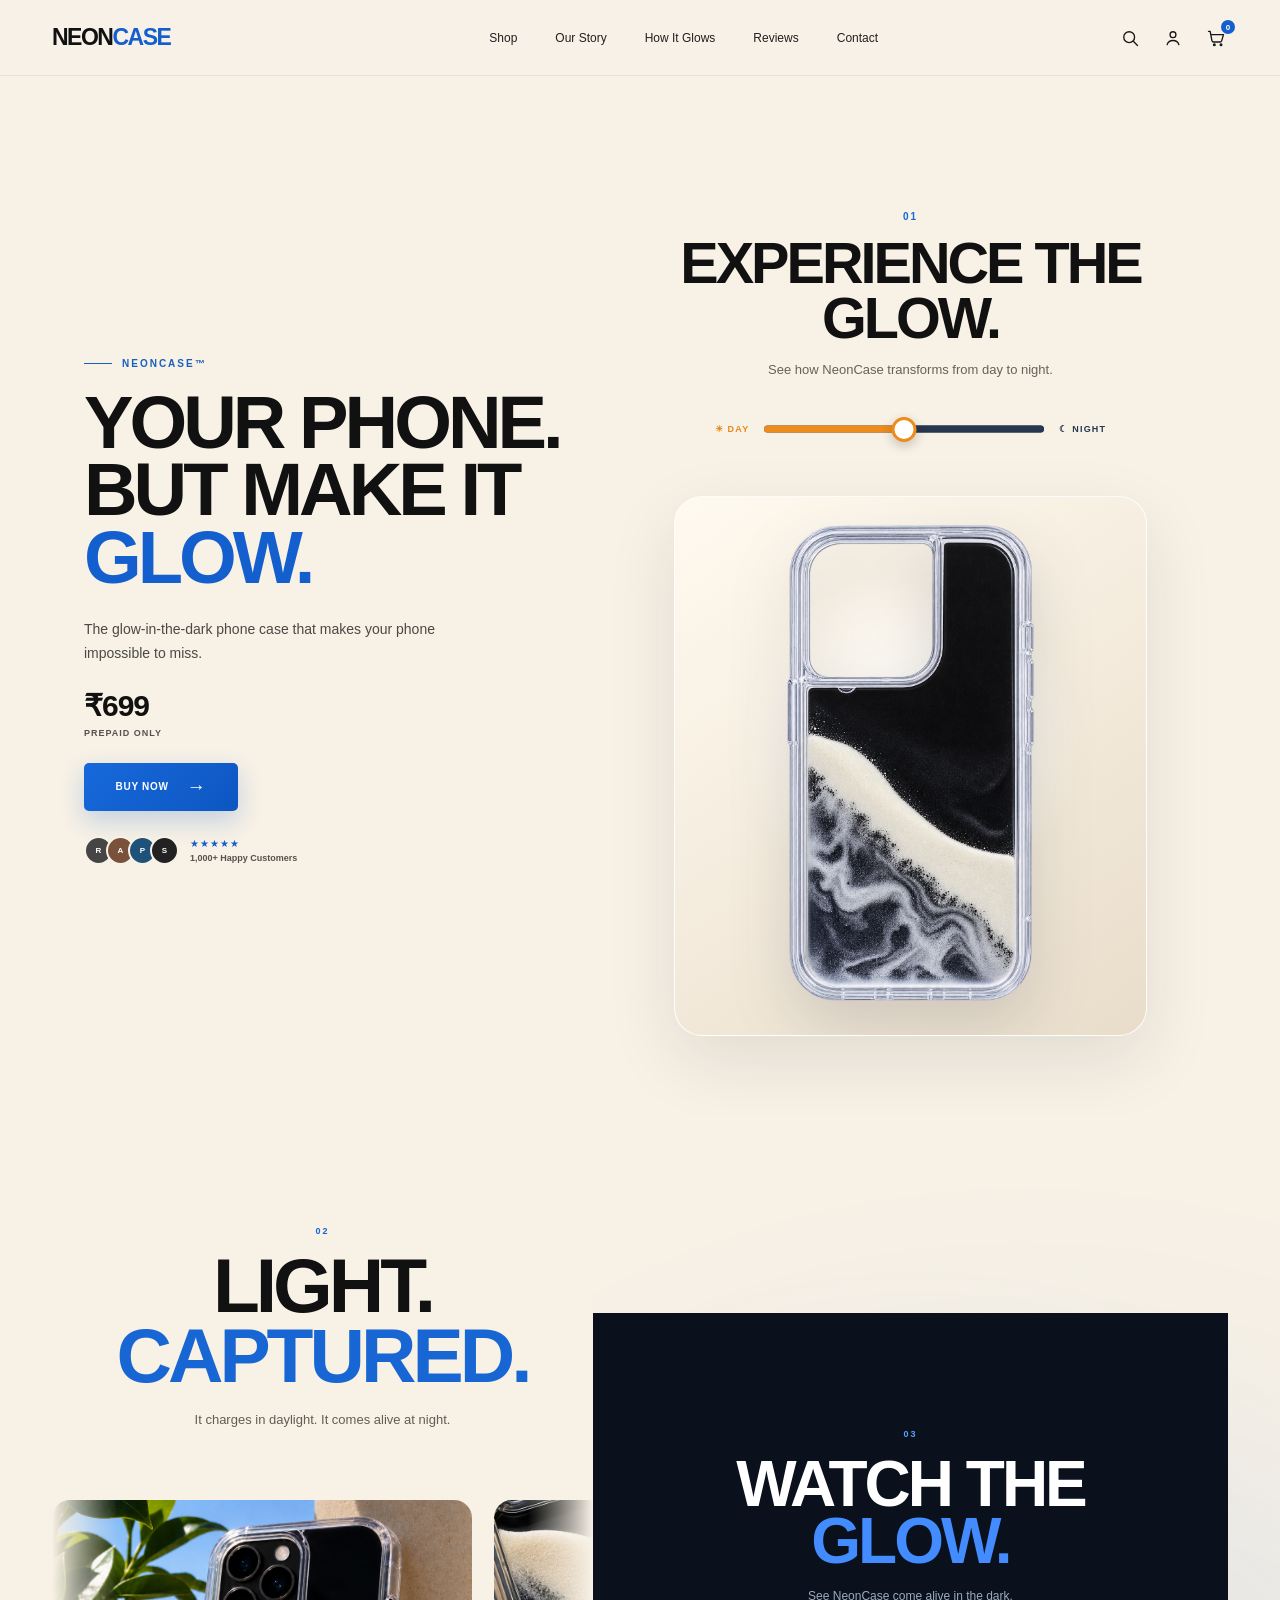
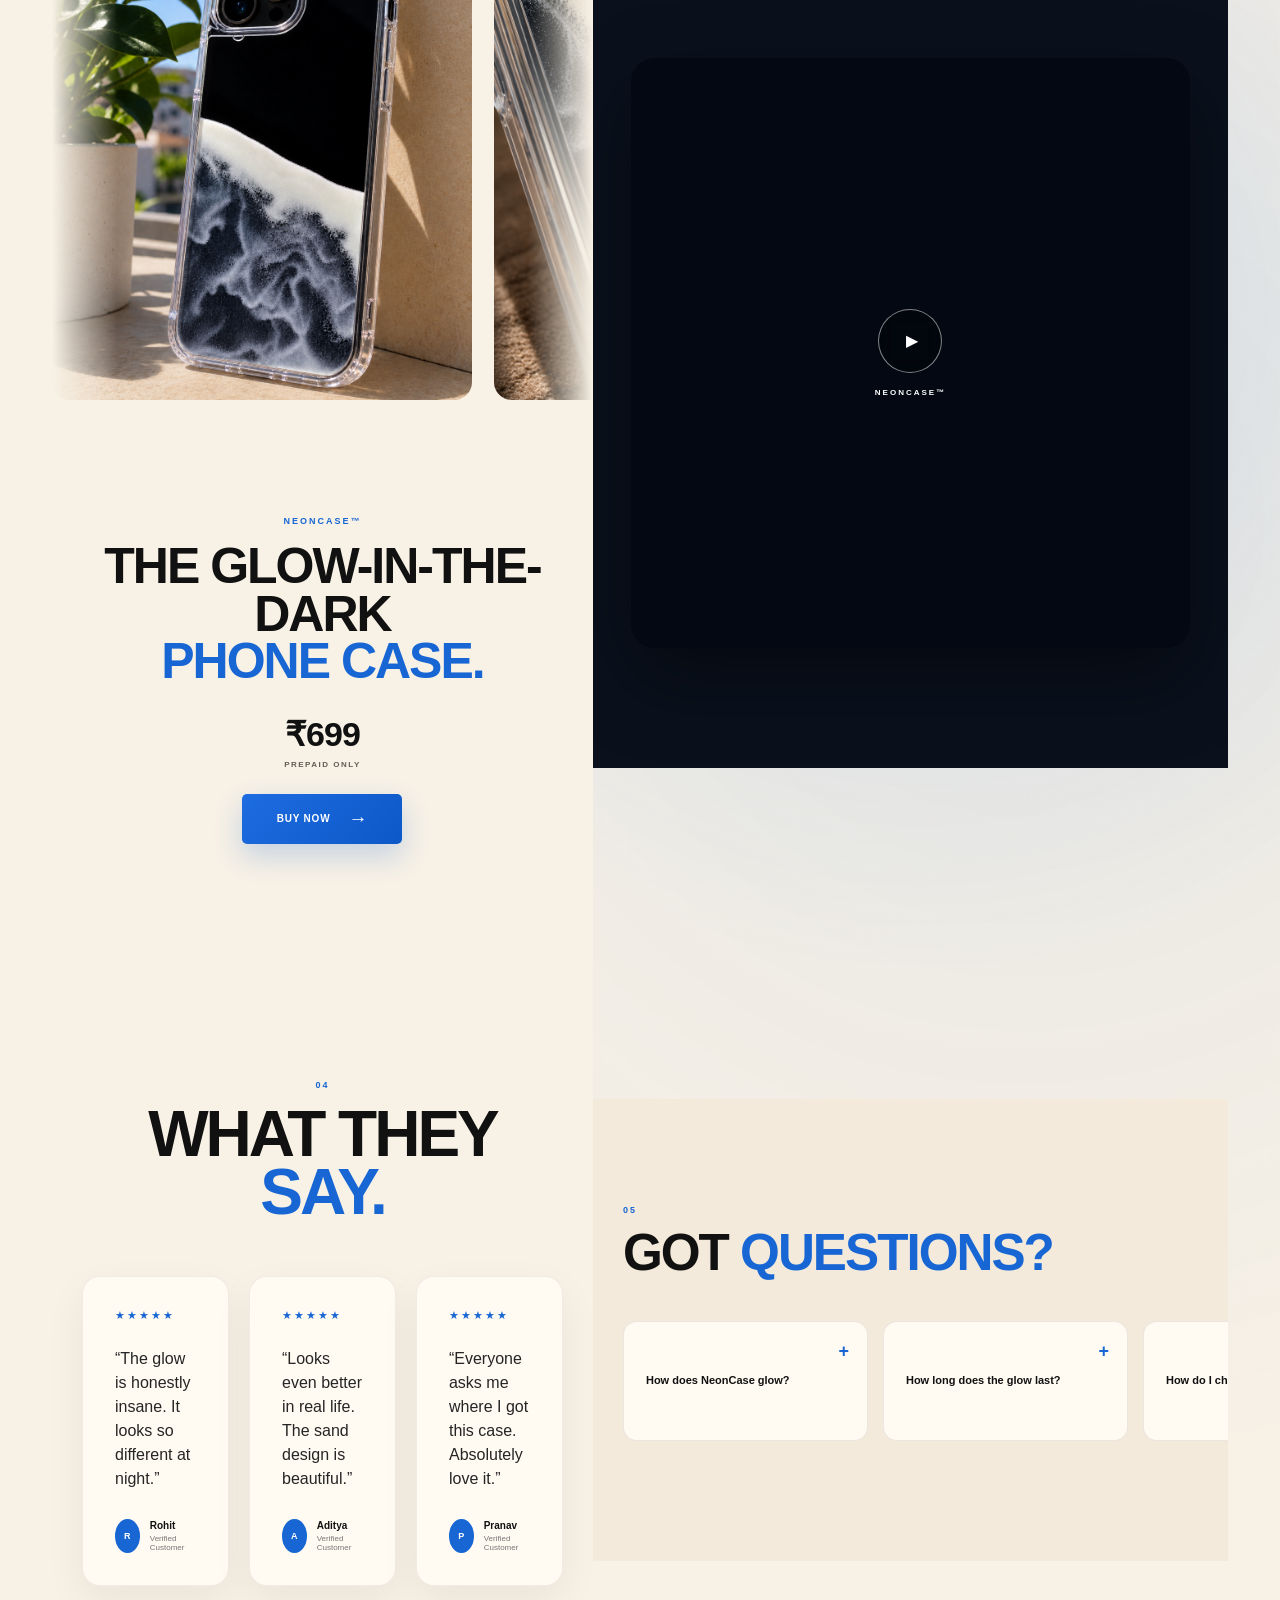
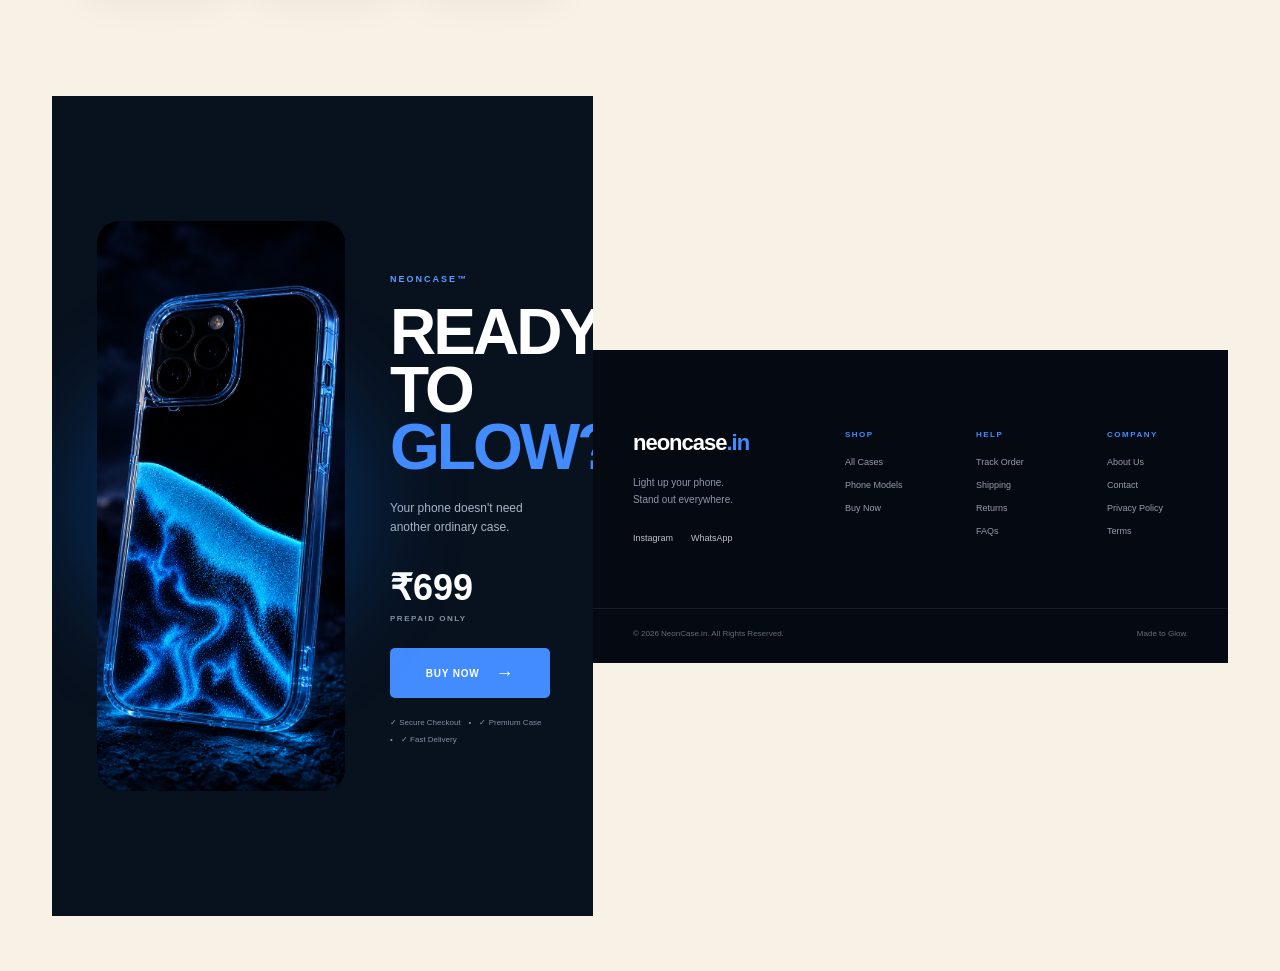
==== commit 65aba01e: "Update index.html" ====
--- a/index.html
+++ b/index.html
@@ -43,7 +43,7 @@
         Helvetica,
         sans-serif;
 
-    background: #f7f1e6;
+    background: ##faf7f0;
 
     color: #111111;
 
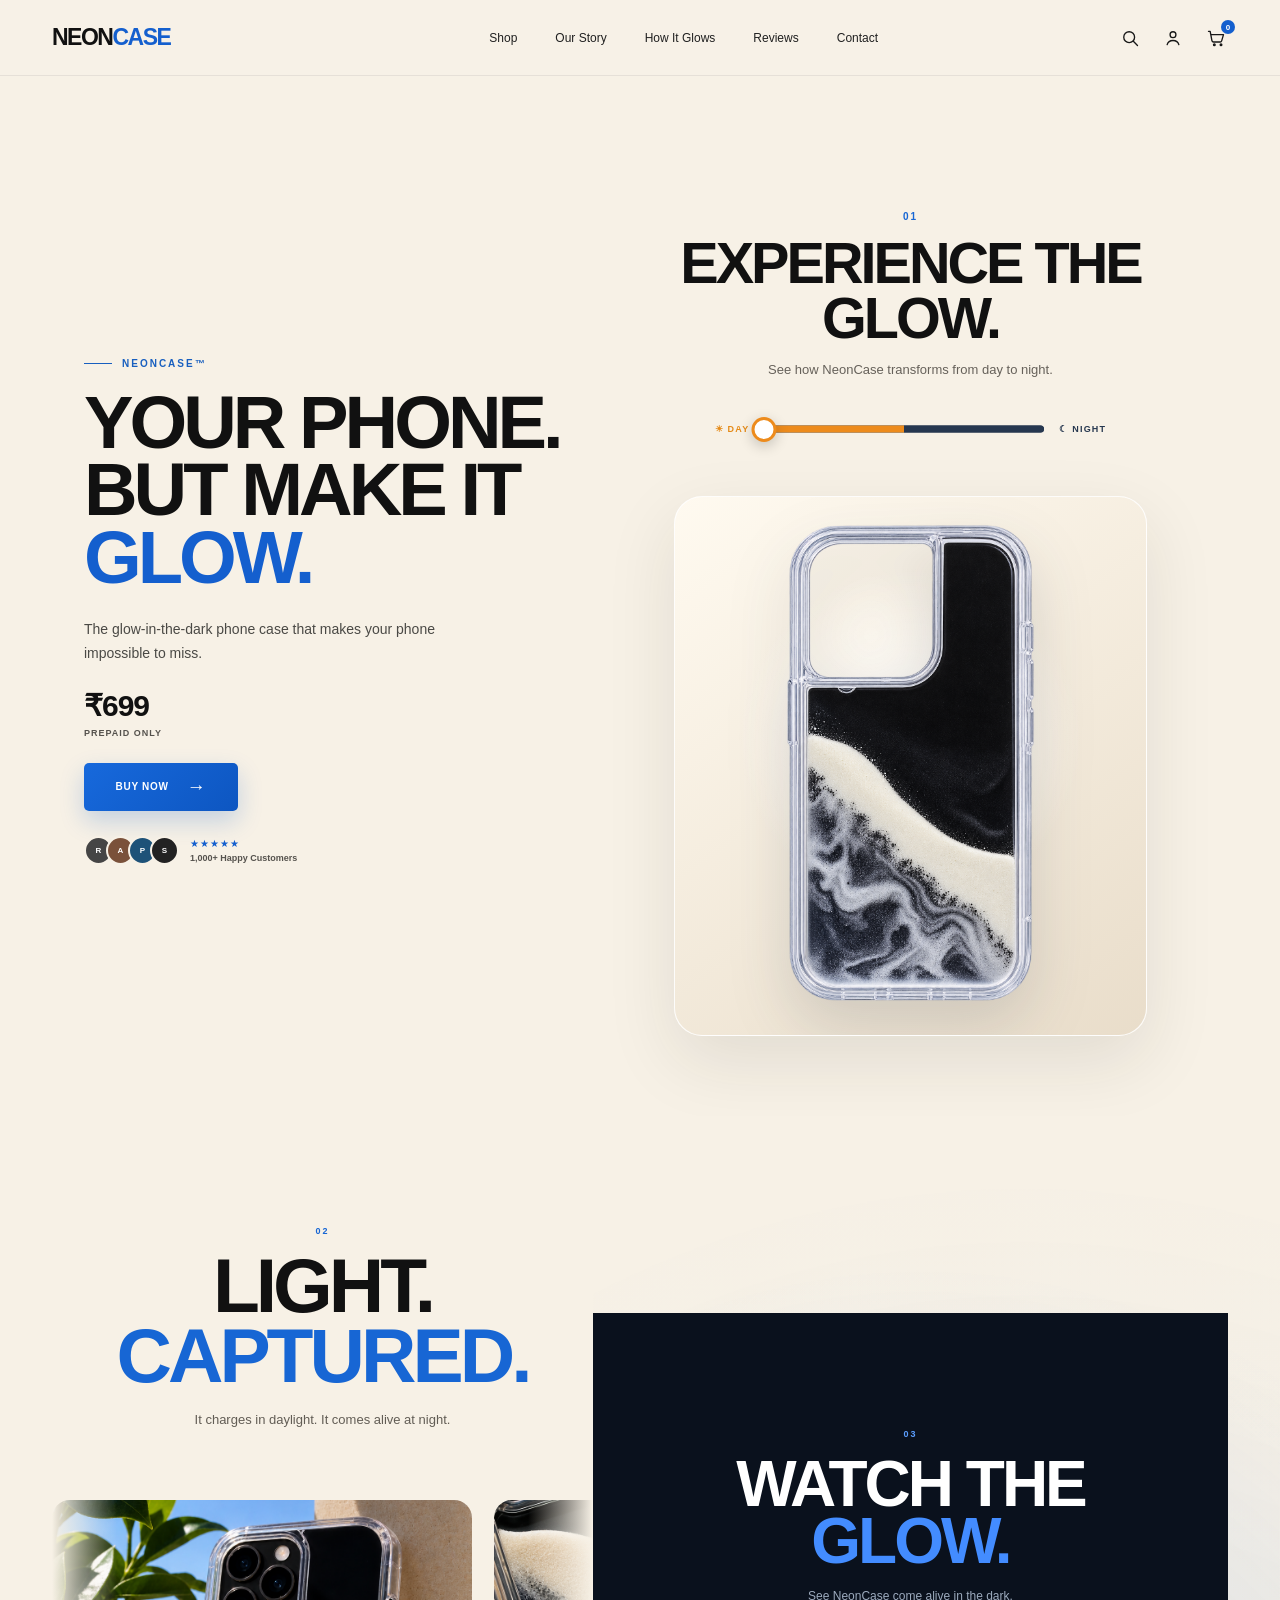
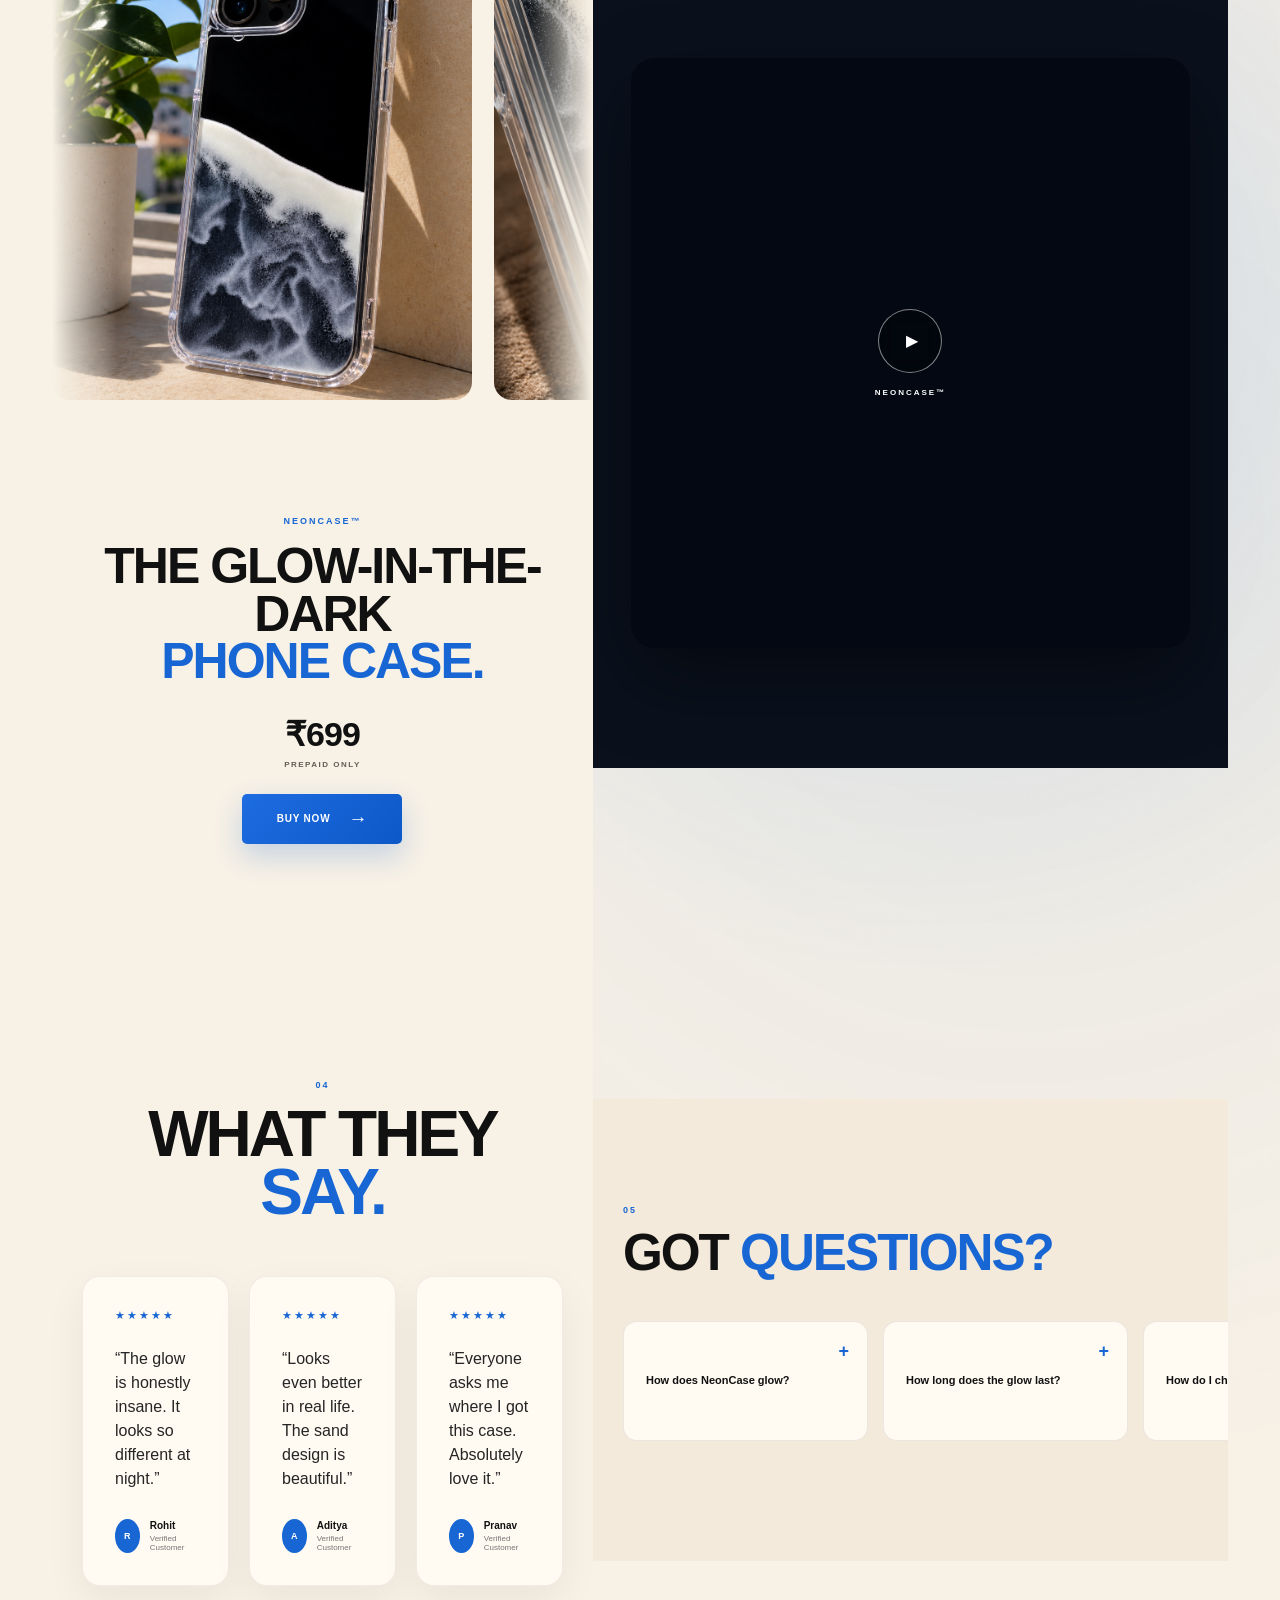
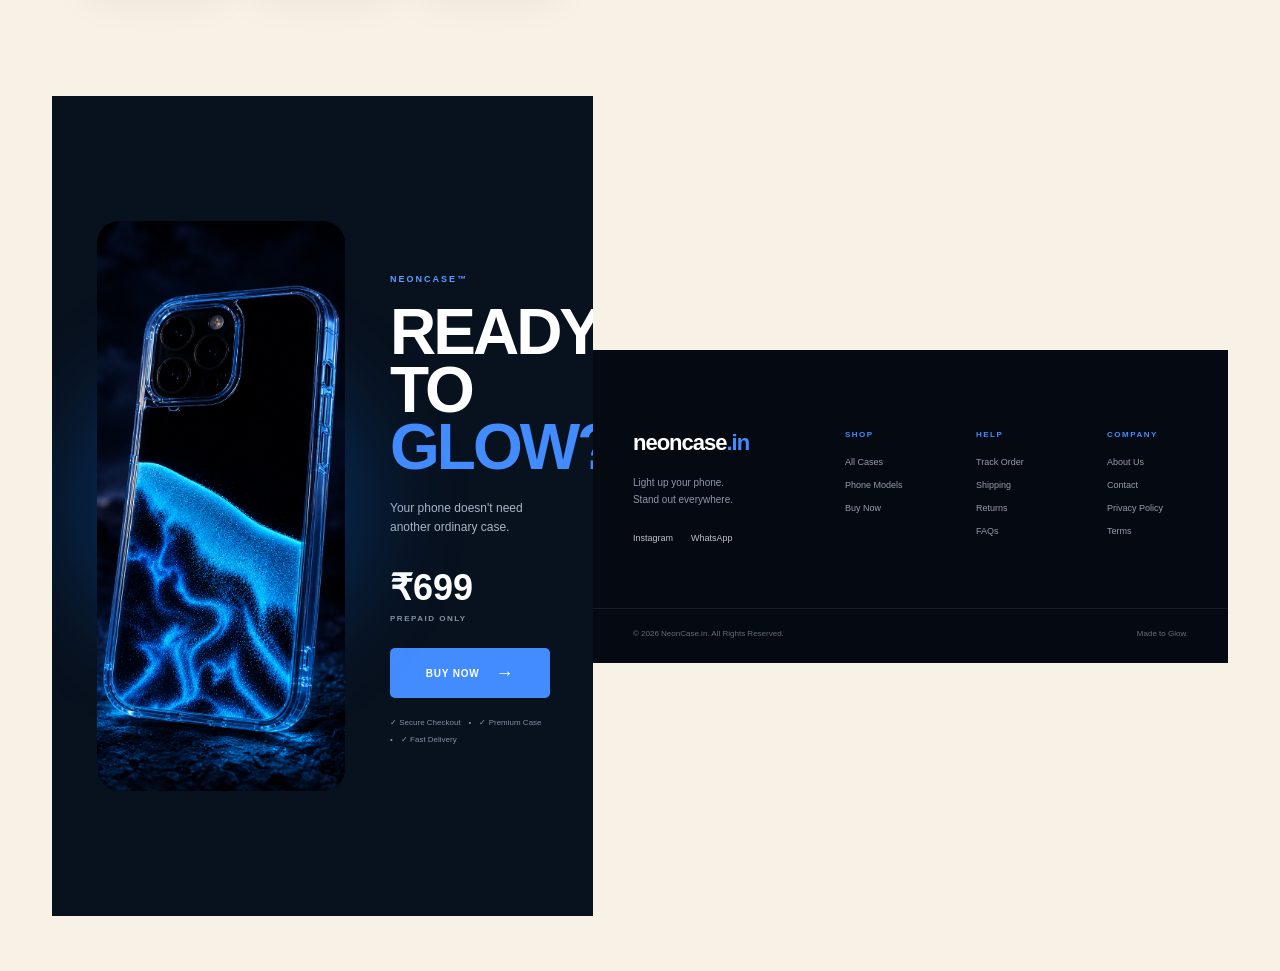
==== commit 92936325: "Update index.html" ====
--- a/index.html
+++ b/index.html
@@ -1334,138 +1334,131 @@
    TOGGLE BUTTON
 ========================================================= */
 
+/* =========================================================
+   DAY / NIGHT TOGGLE
+========================================================= */
+
 .glow-toggle {
-
     width: 280px;
-
     height: 34px;
-
     padding: 0;
-
     border: none;
-
     background: transparent;
-
     cursor: pointer;
-
     position: relative;
-
-}
-
-
-/* =========================================================
-   LONG THIN TRACK
-========================================================= */
+}
+
+
+/* LONG THIN LINE */
 
 .toggle-track {
+    position: absolute;
+    left: 0;
+    top: 50%;
 
     width: 100%;
-
     height: 7px;
 
-    border-radius: 10px;
-
+    transform: translateY(-50%);
+
+    border-radius: 20px;
+
+    overflow: visible;
+
+    background: #26374f;
+}
+
+
+/* ORANGE DAY HALF */
+
+.toggle-day {
     position: absolute;
 
     left: 0;
+    top: 0;
+
+    width: 50%;
+    height: 100%;
+
+    border-radius: 20px 0 0 20px;
+
+    background: #ed8b1c;
+}
+
+
+/* BLUE NIGHT HALF */
+
+.toggle-night {
+    position: absolute;
+
+    right: 0;
+    top: 0;
+
+    width: 50%;
+    height: 100%;
+
+    border-radius: 0 20px 20px 0;
+
+    background: #26374f;
+}
+
+
+/* =========================================================
+   MOVING KNOB
+========================================================= */
+
+.toggle-knob {
+
+    position: absolute;
 
     top: 50%;
-
-    transform: translateY(-50%);
-
-    overflow: visible;
-
-    display: block;
-
-    background: #26374f;
-
-}
-
-
-/* ORANGE DAY HALF */
-
-.toggle-day {
-
-    position: absolute;
-
     left: 0;
 
-    top: 0;
-
-    width: 50%;
-
-    height: 100%;
-
-    border-radius:
-        10px 0 0 10px;
-
-    background: #ed8b1c;
-
-}
-
-
-/* BLUE NIGHT HALF */
-
-.toggle-night {
-
-    position: absolute;
-
-    right: 0;
-
-    top: 0;
-
-    width: 50%;
-
-    height: 100%;
-
-    border-radius:
-        0 10px 10px 0;
-
-    background: #26374f;
-
-}
-
-
-/* =========================================================
-   TOGGLE KNOB
-========================================================= */
-
+    width: 25px;
+    height: 25px;
+
+    transform: translate(-50%, -50%);
+
+    border-radius: 50%;
+
+    background: #ffffff;
+
+    border: 3px solid #ed8b1c;
+
+    box-shadow:
+        0 4px 14px rgba(0, 0, 0, 0.20);
+
+    z-index: 10;
+
+    transition:
+        left 0.7s cubic-bezier(
+            0.65,
+            0,
+            0.35,
+            1
+        ),
+        border-color 0.5s ease,
+        box-shadow 0.5s ease;
+
+}
+
+
+/* =========================================================
+   NIGHT — MOVE KNOB TO FULL RIGHT
+========================================================= */
+
+.experience-section.night-mode
 .toggle-knob {
 
-    position: absolute;
-
-    top: 50%;
-
-    left: 50%;
-
-    width: 25px;
-
-    height: 25px;
-
-    transform:
-        translate(-50%, -50%);
-
-    border-radius: 50%;
-
-    background: #ffffff;
-
-    border:
-        3px solid #ed8b1c;
+    left: 100%;
+
+    border-color: #438cff;
 
     box-shadow:
-        0 4px 12px
-        rgba(0,0,0,0.20);
-
-    transition:
-        left 0.6s
-        cubic-bezier(.65,0,.35,1),
-        border-color 0.6s ease,
-        box-shadow 0.6s ease;
-
-    z-index: 5;
-
-}
-
+        0 0 12px rgba(67, 140, 255, 0.55),
+        0 0 25px rgba(67, 140, 255, 0.25);
+
+}
 
 
 /* =========================================================
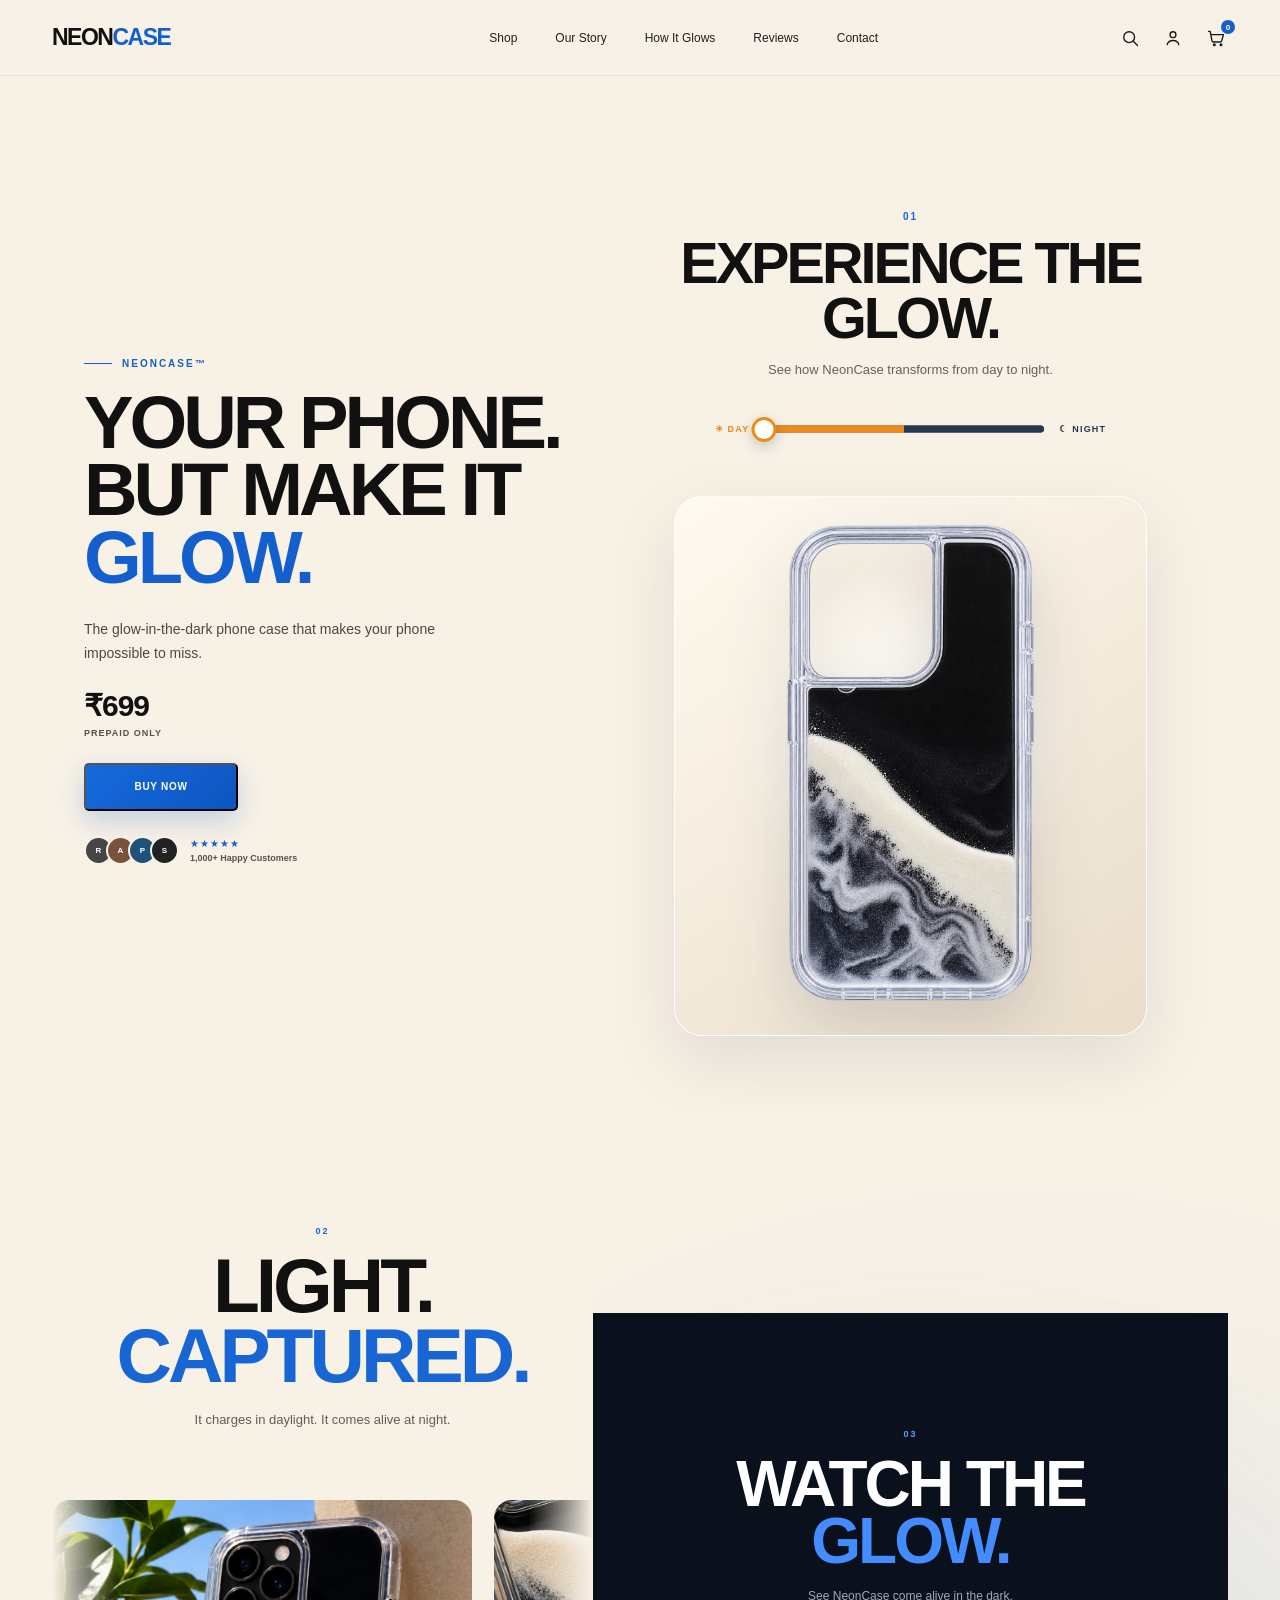
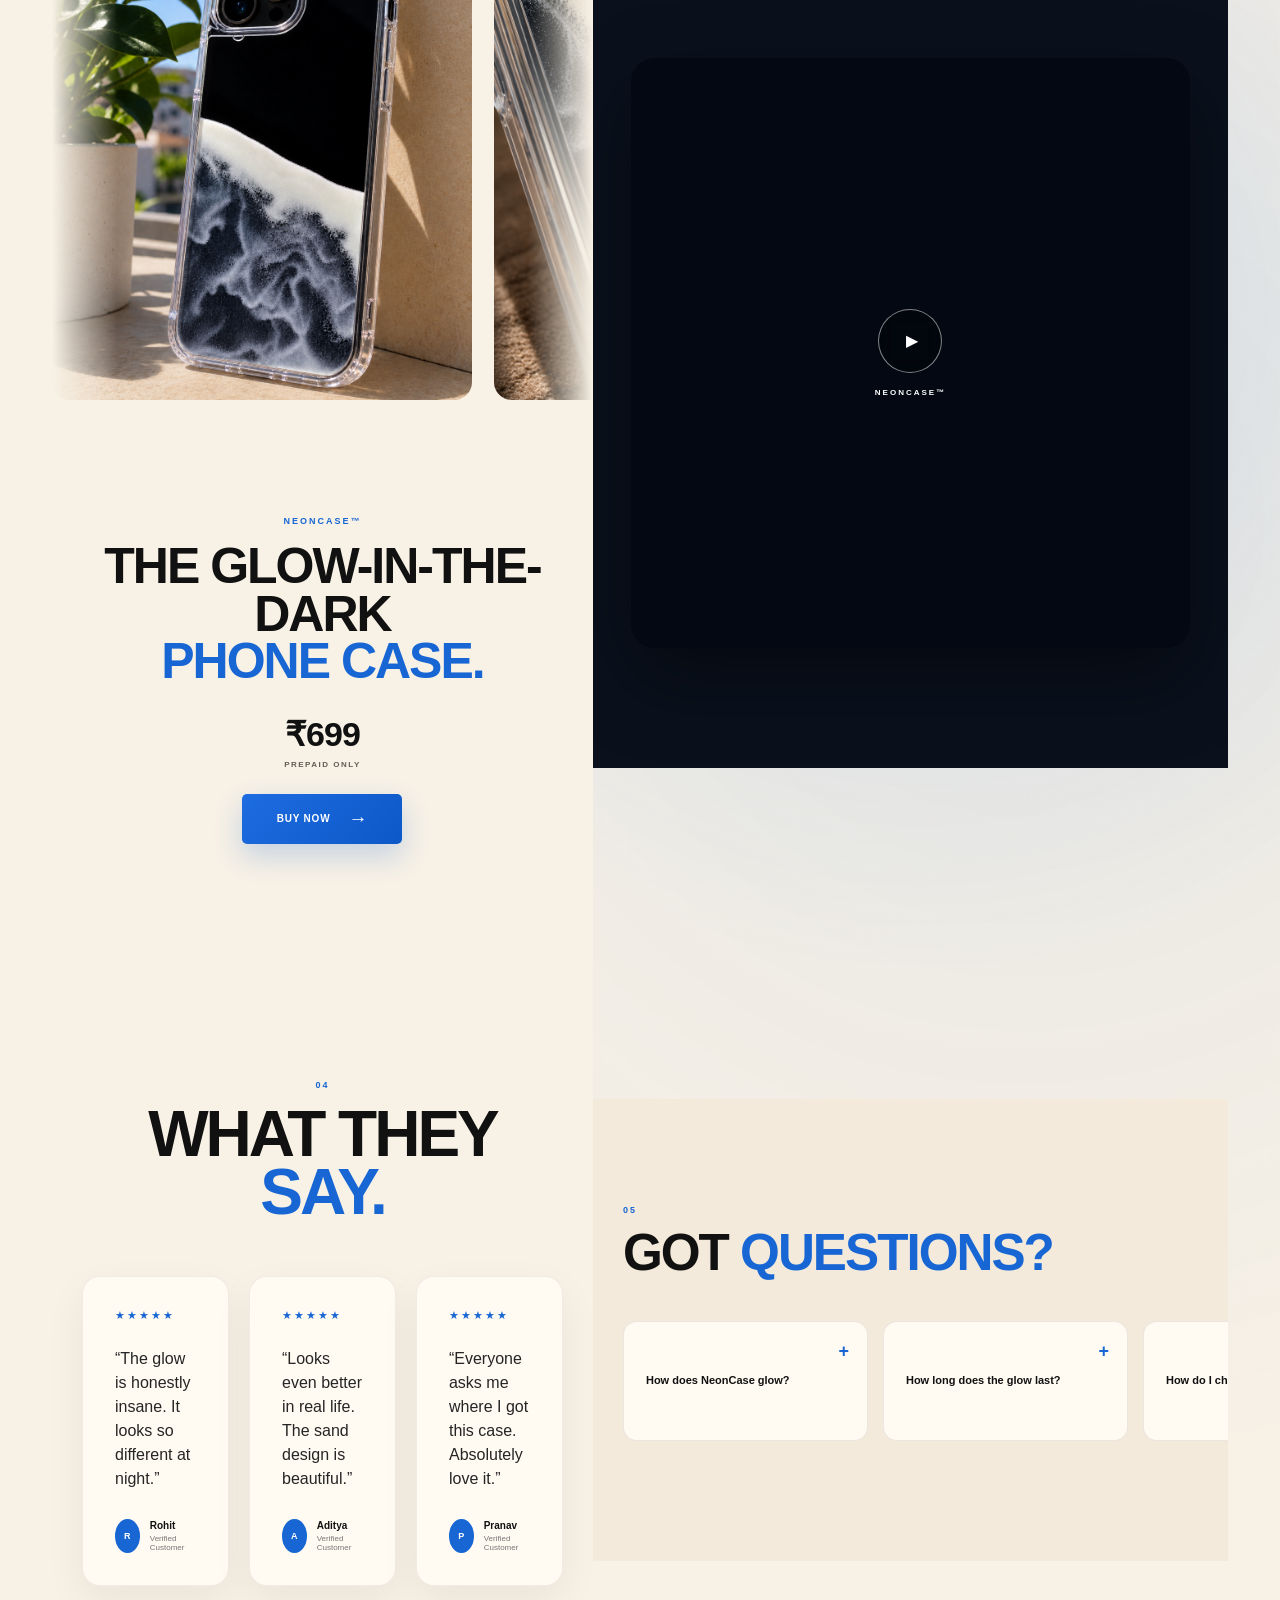
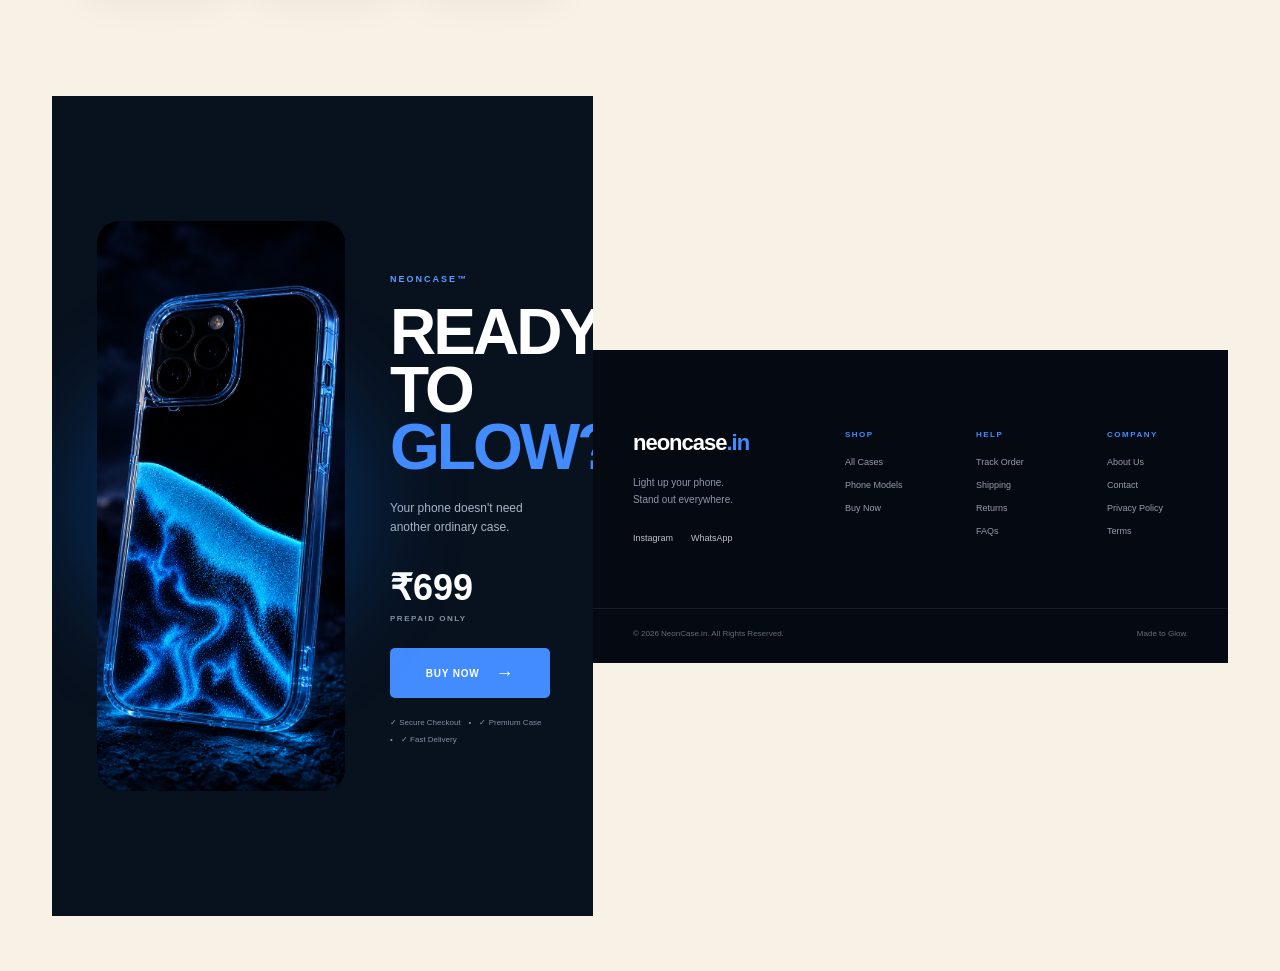
==== commit 7903c6ec: "Update index.html" ====
--- a/index.html
+++ b/index.html
@@ -3985,17 +3985,12 @@
 
 
                     <!-- BUY BUTTON -->
-
-                    <a
-                        href="#shop"
-                        class="buy-button"
-                    >
-
-                        BUY NOW
-
-                        <span>→</span>
-
-                    </a>
+<button
+    class="buy-button"
+    onclick="goToLogin()"
+>
+    BUY NOW
+</button>
 
 
                     <!-- CUSTOMER TRUST -->
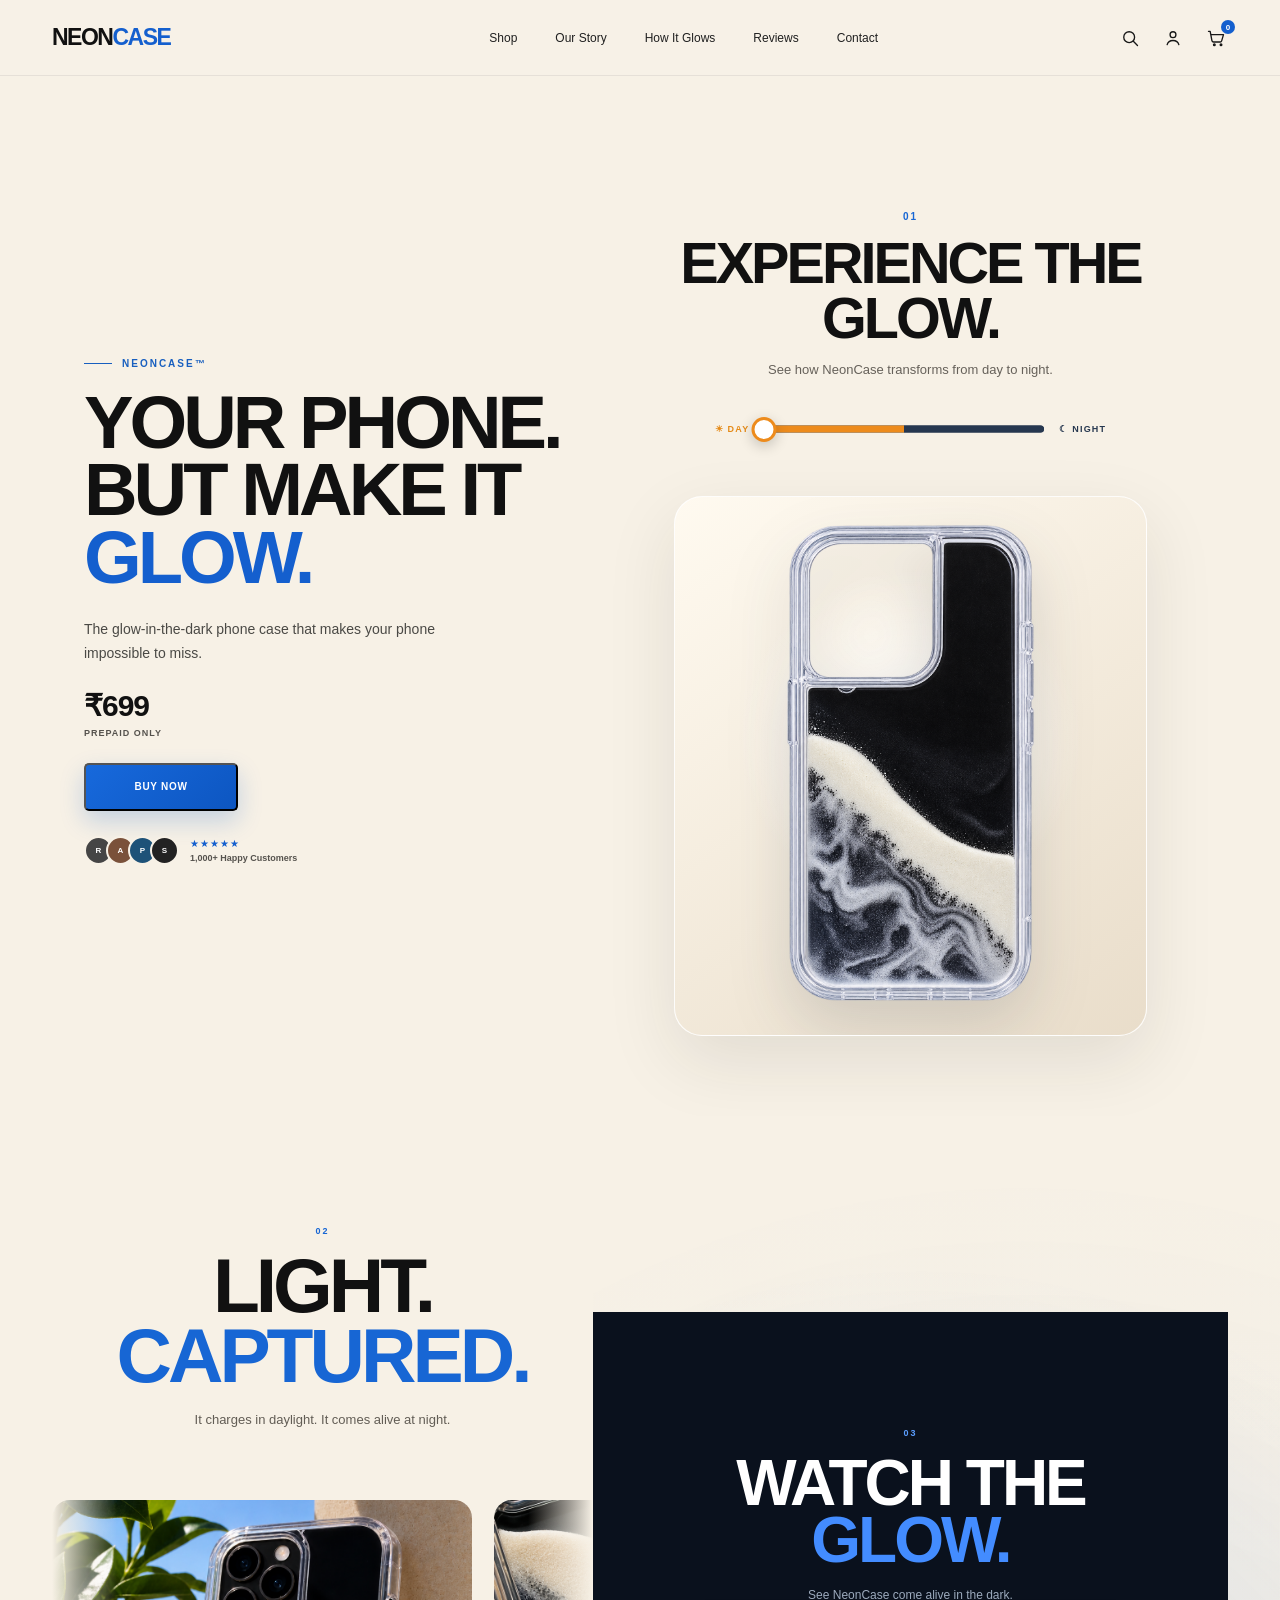
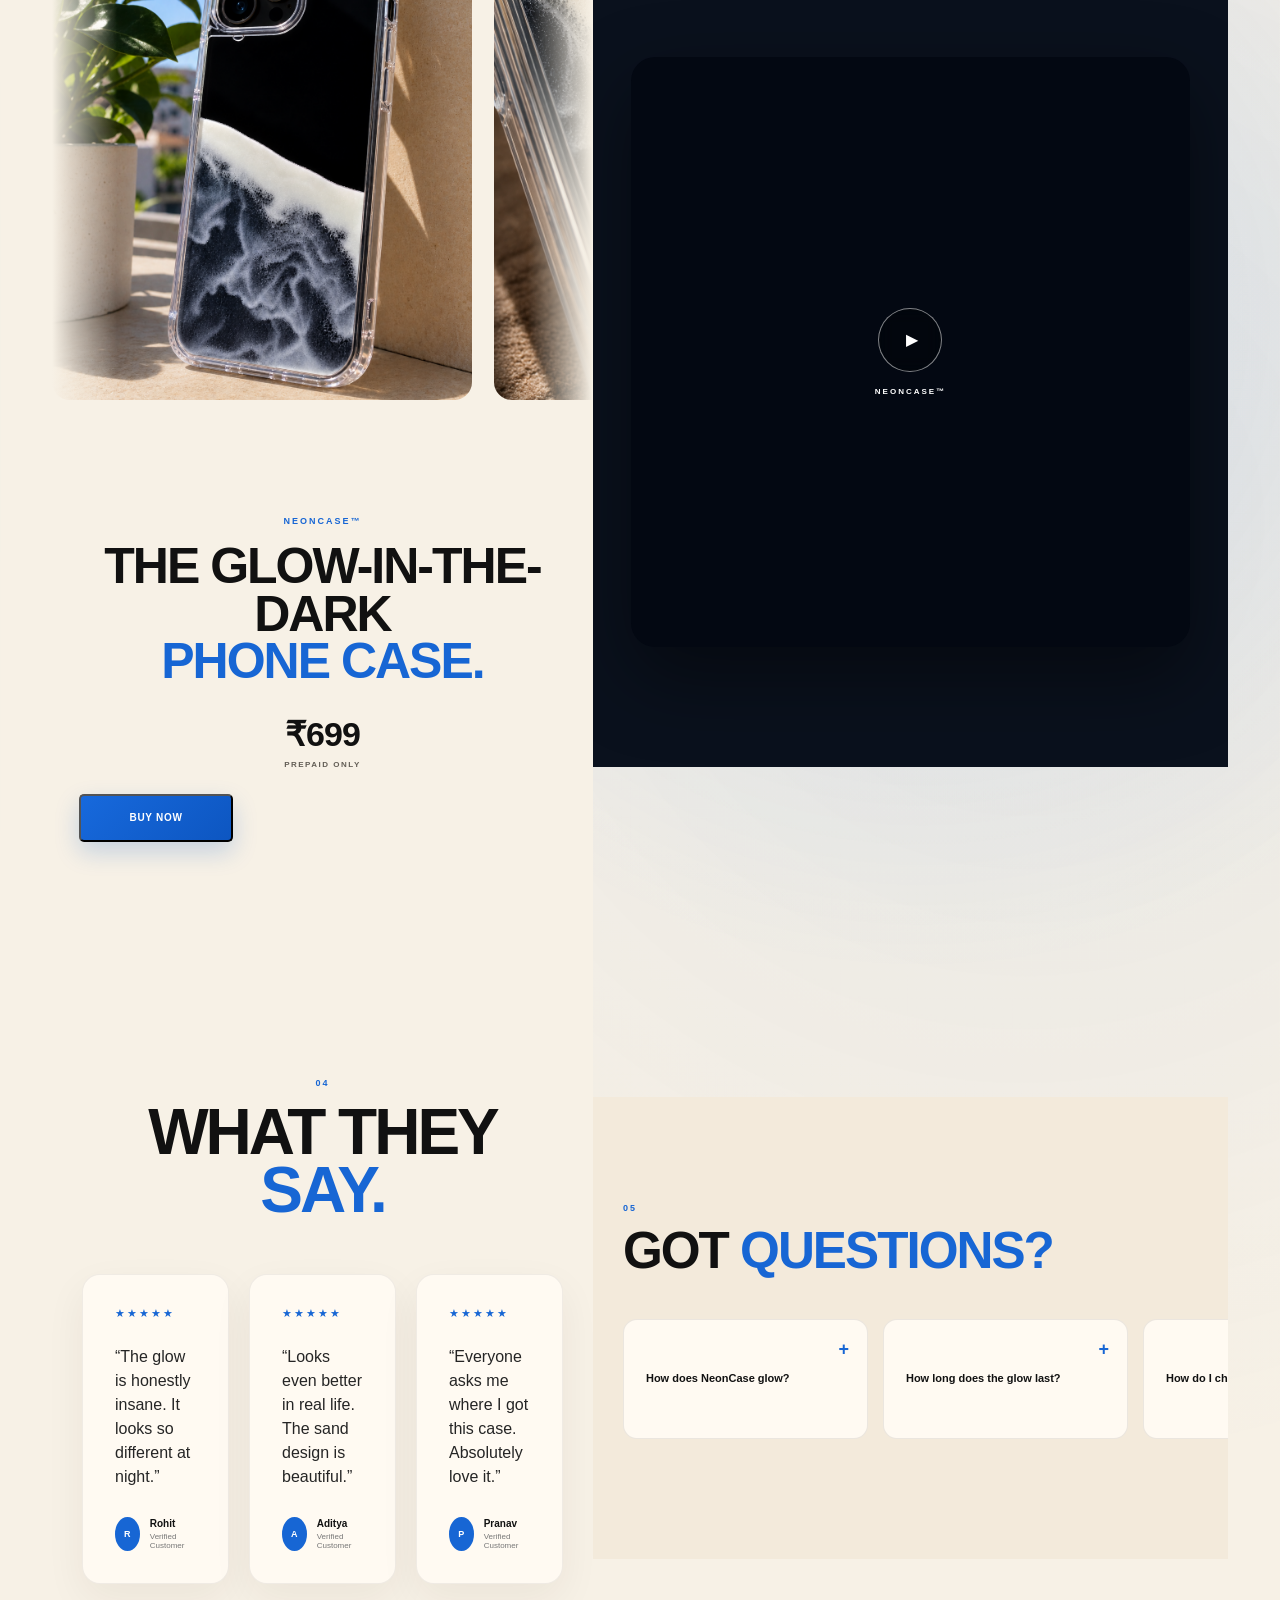
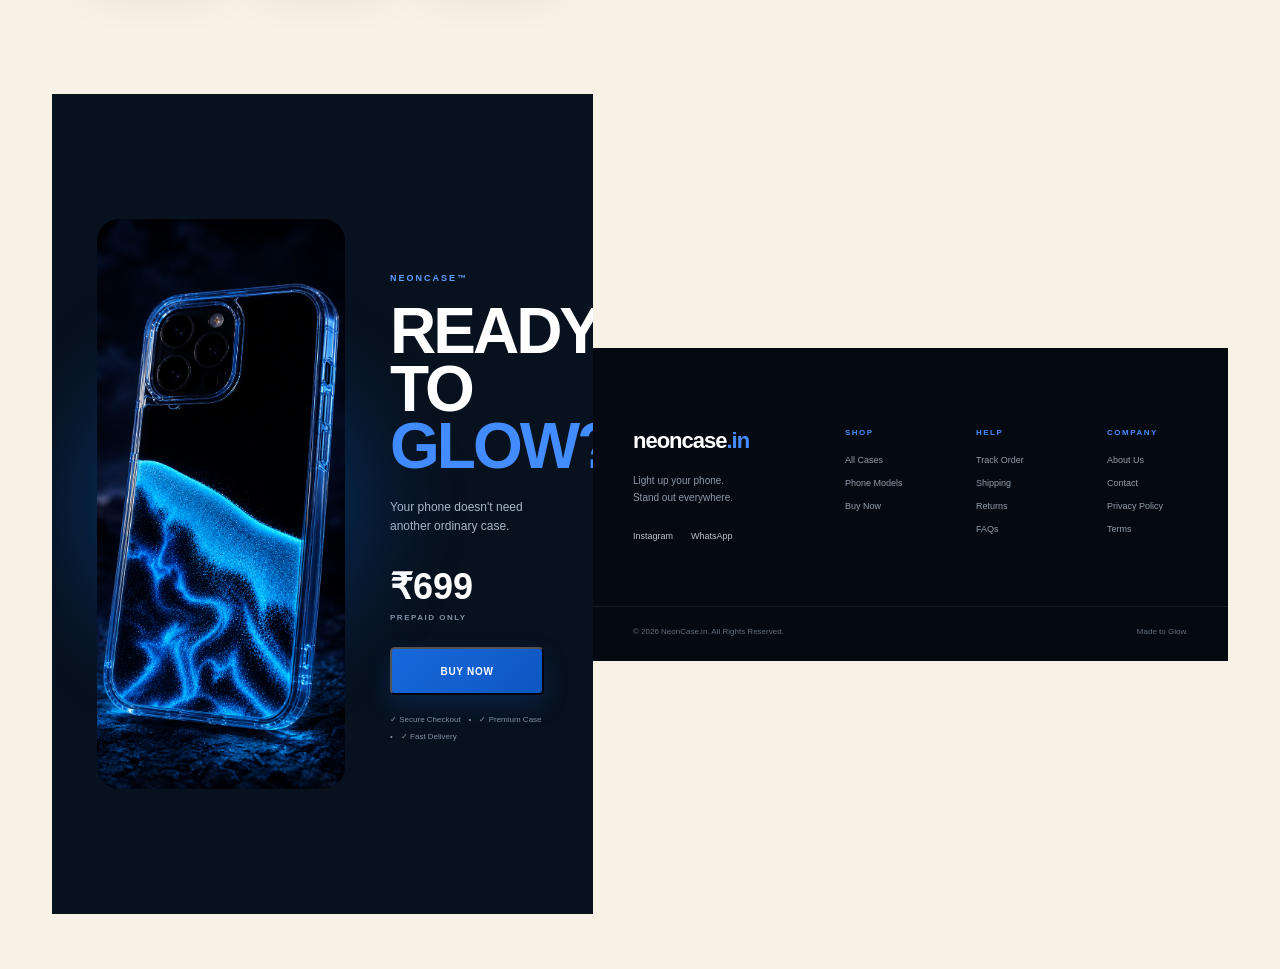
==== commit cb92f401: "Update index.html" ====
--- a/index.html
+++ b/index.html
@@ -4302,13 +4302,12 @@
             PREPAID ONLY
         </div>
 
-        <a
-            href="#shop"
-            class="purchase-button"
-        >
-            BUY NOW
-            <span>→</span>
-        </a>
+        <button
+    class="buy-button"
+    onclick="goToLogin()"
+>
+    BUY NOW
+        </button>
 
     </div>
 
@@ -4653,17 +4652,12 @@
                 PREPAID ONLY
             </span>
 
-
-            <a
-                href="#checkout"
-                class="final-buy-button"
-            >
-
-                BUY NOW
-
-                <span>→</span>
-
-            </a>
+<button
+    class="buy-button"
+    onclick="goToLogin()"
+>
+    BUY NOW
+</button>
 
 
             <div class="final-trust">
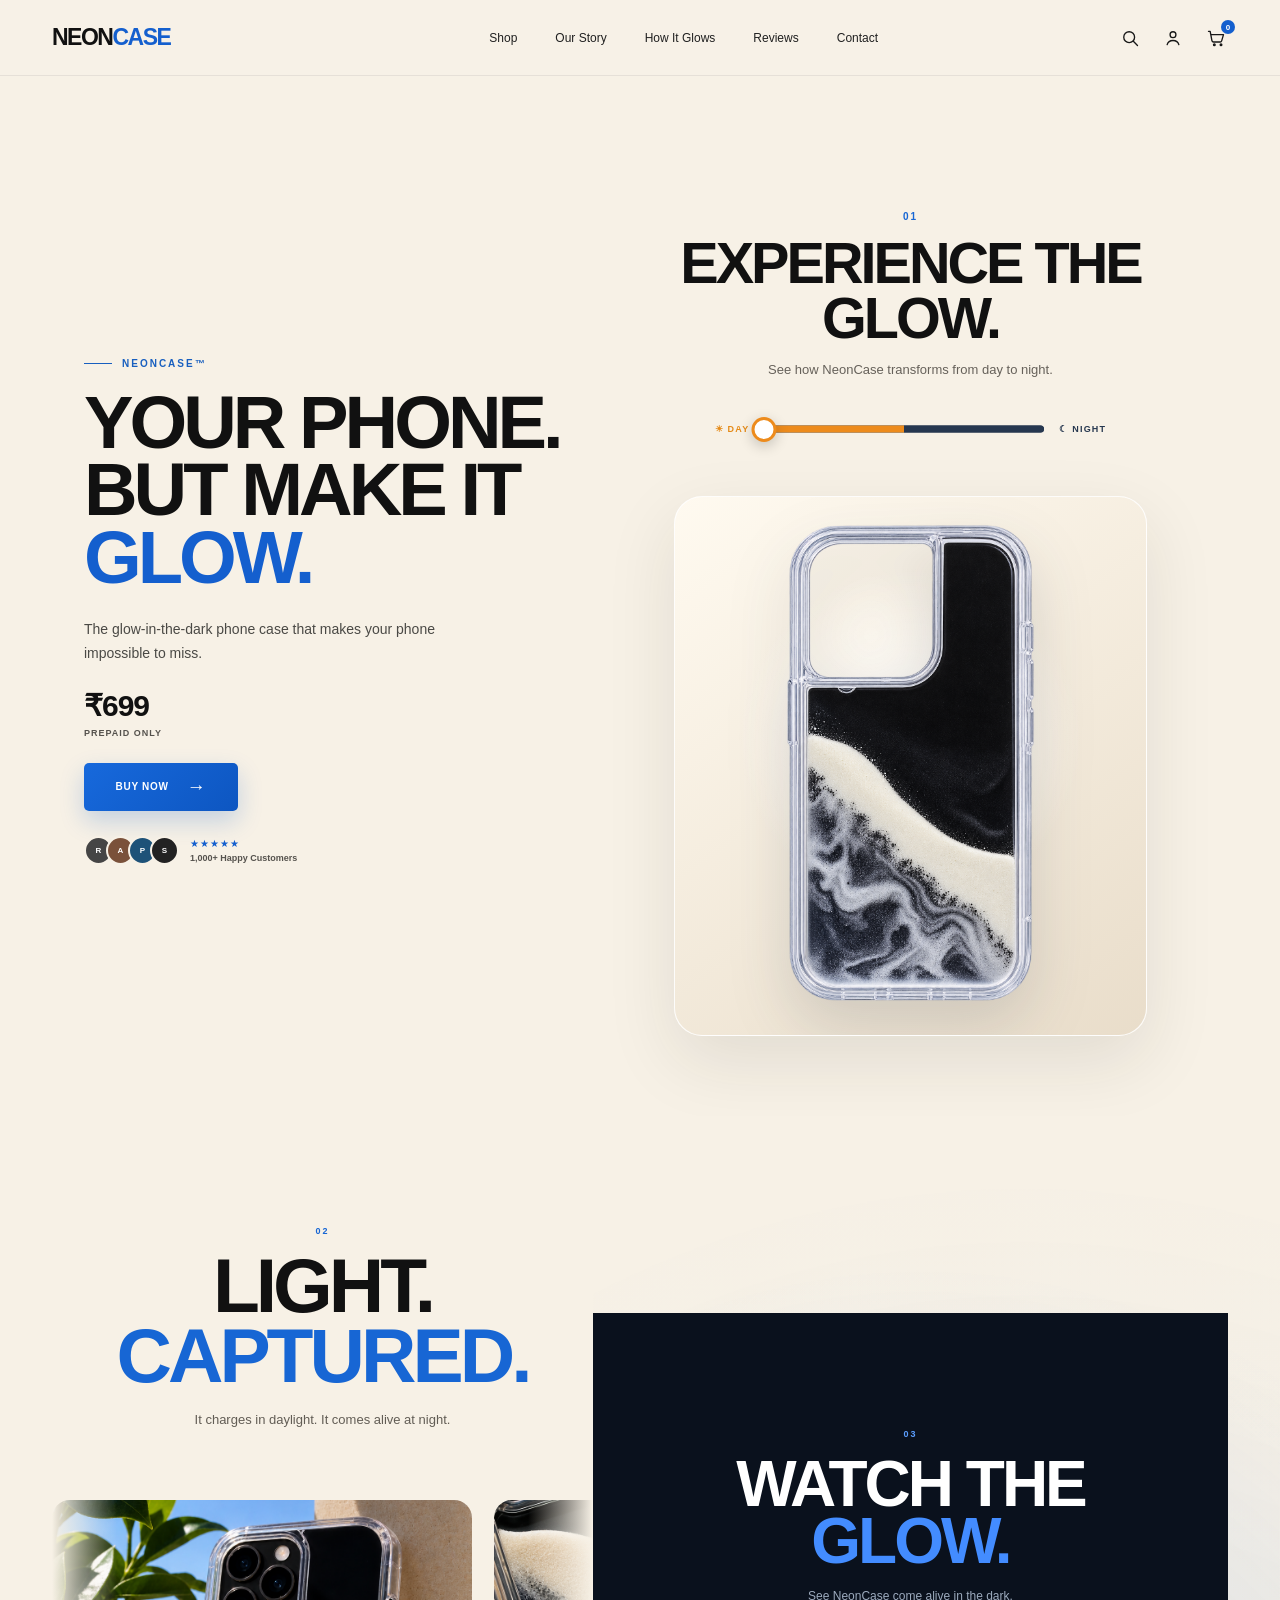
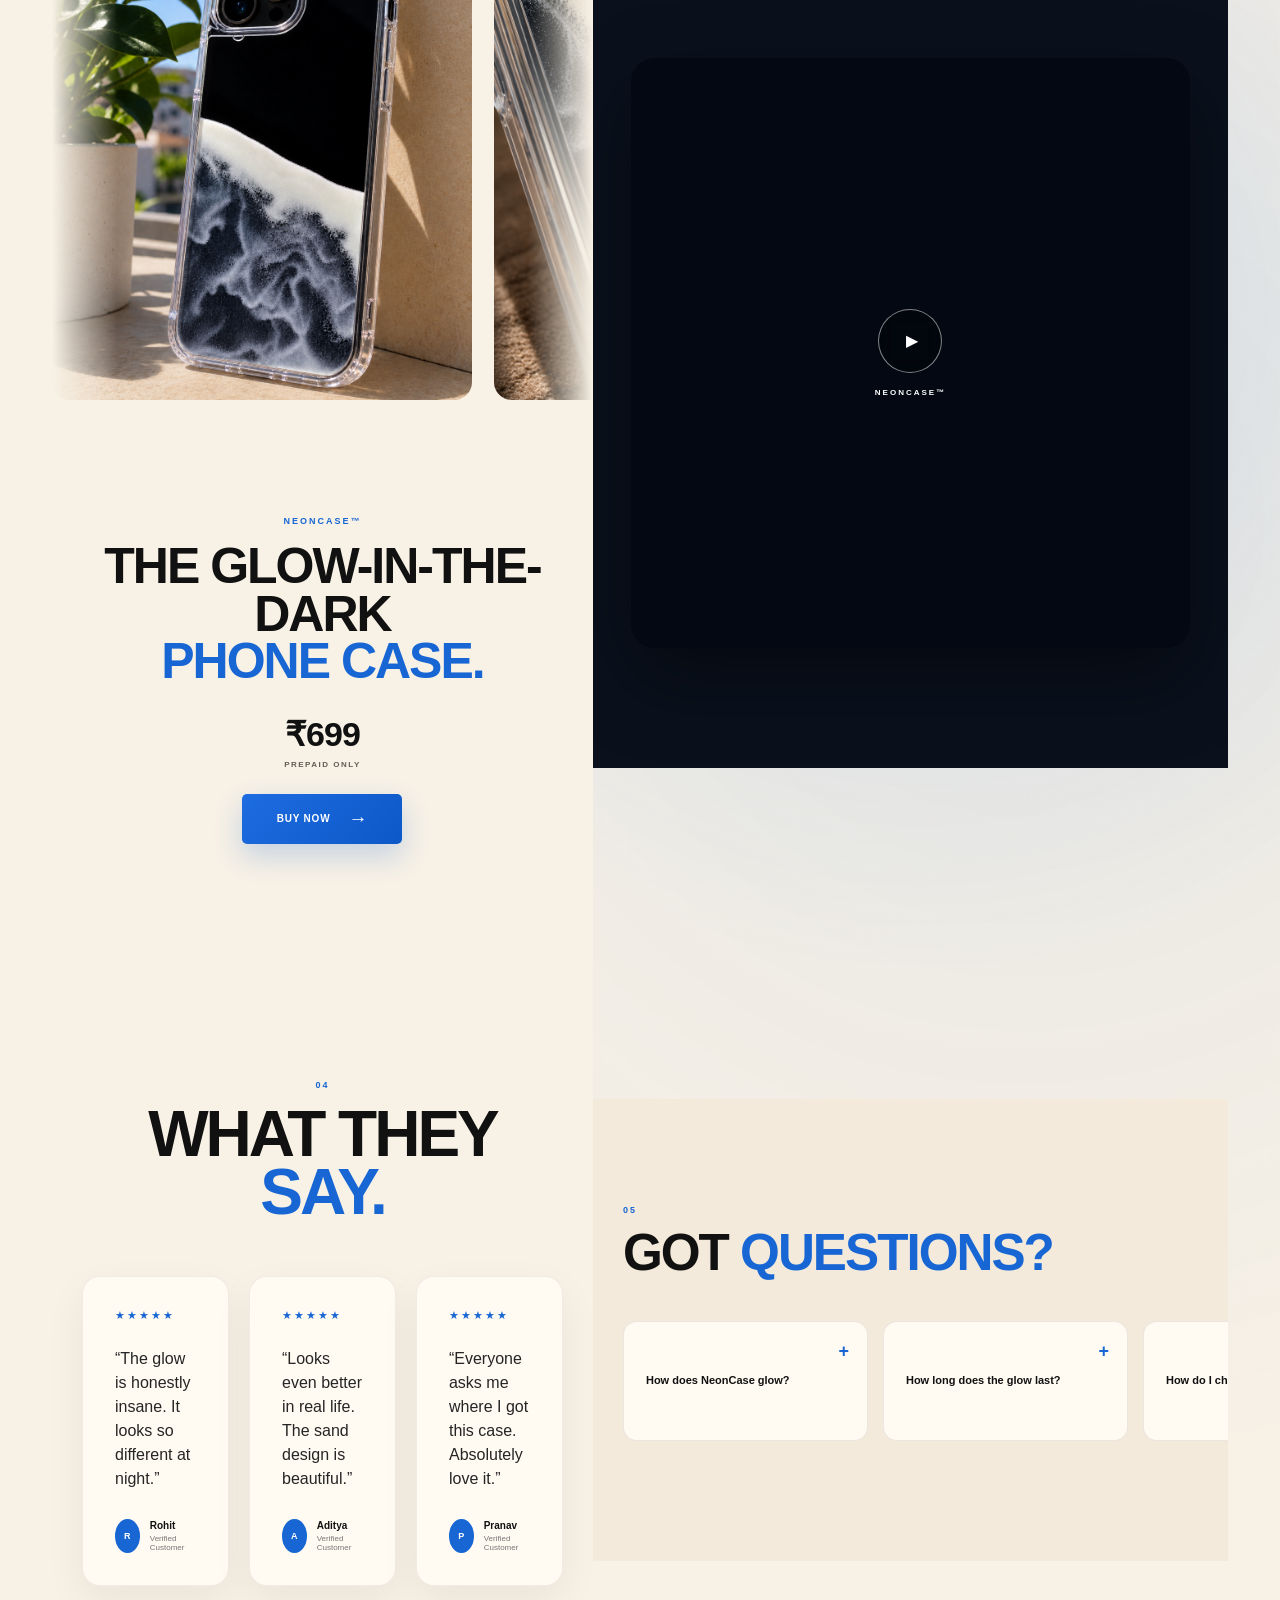
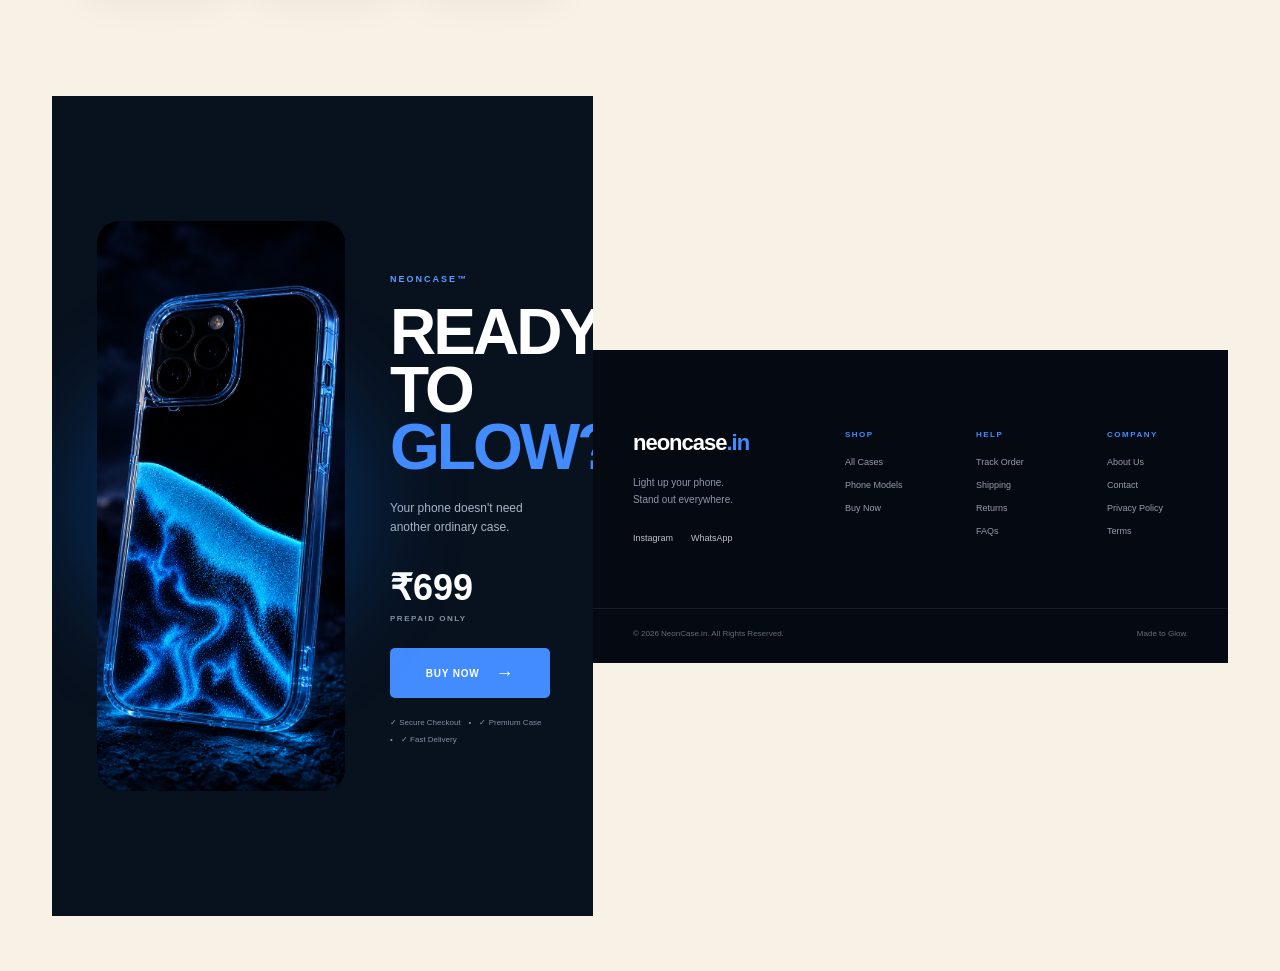
==== commit d798aa05: "Rename index (8).html to index.html" ====
--- a/index.html
+++ b/index.html
@@ -3985,12 +3985,17 @@
 
 
                     <!-- BUY BUTTON -->
-<button
-    class="buy-button"
-    onclick="goToLogin()"
->
-    BUY NOW
-</button>
+
+                    <a
+                        href="#shop"
+                        class="buy-button"
+                    >
+
+                        BUY NOW
+
+                        <span>→</span>
+
+                    </a>
 
 
                     <!-- CUSTOMER TRUST -->
@@ -4302,12 +4307,13 @@
             PREPAID ONLY
         </div>
 
-        <button
-    class="buy-button"
-    onclick="goToLogin()"
->
-    BUY NOW
-        </button>
+        <a
+            href="#shop"
+            class="purchase-button"
+        >
+            BUY NOW
+            <span>→</span>
+        </a>
 
     </div>
 
@@ -4652,12 +4658,17 @@
                 PREPAID ONLY
             </span>
 
-<button
-    class="buy-button"
-    onclick="goToLogin()"
->
-    BUY NOW
-</button>
+
+            <a
+                href="#checkout"
+                class="final-buy-button"
+            >
+
+                BUY NOW
+
+                <span>→</span>
+
+            </a>
 
 
             <div class="final-trust">
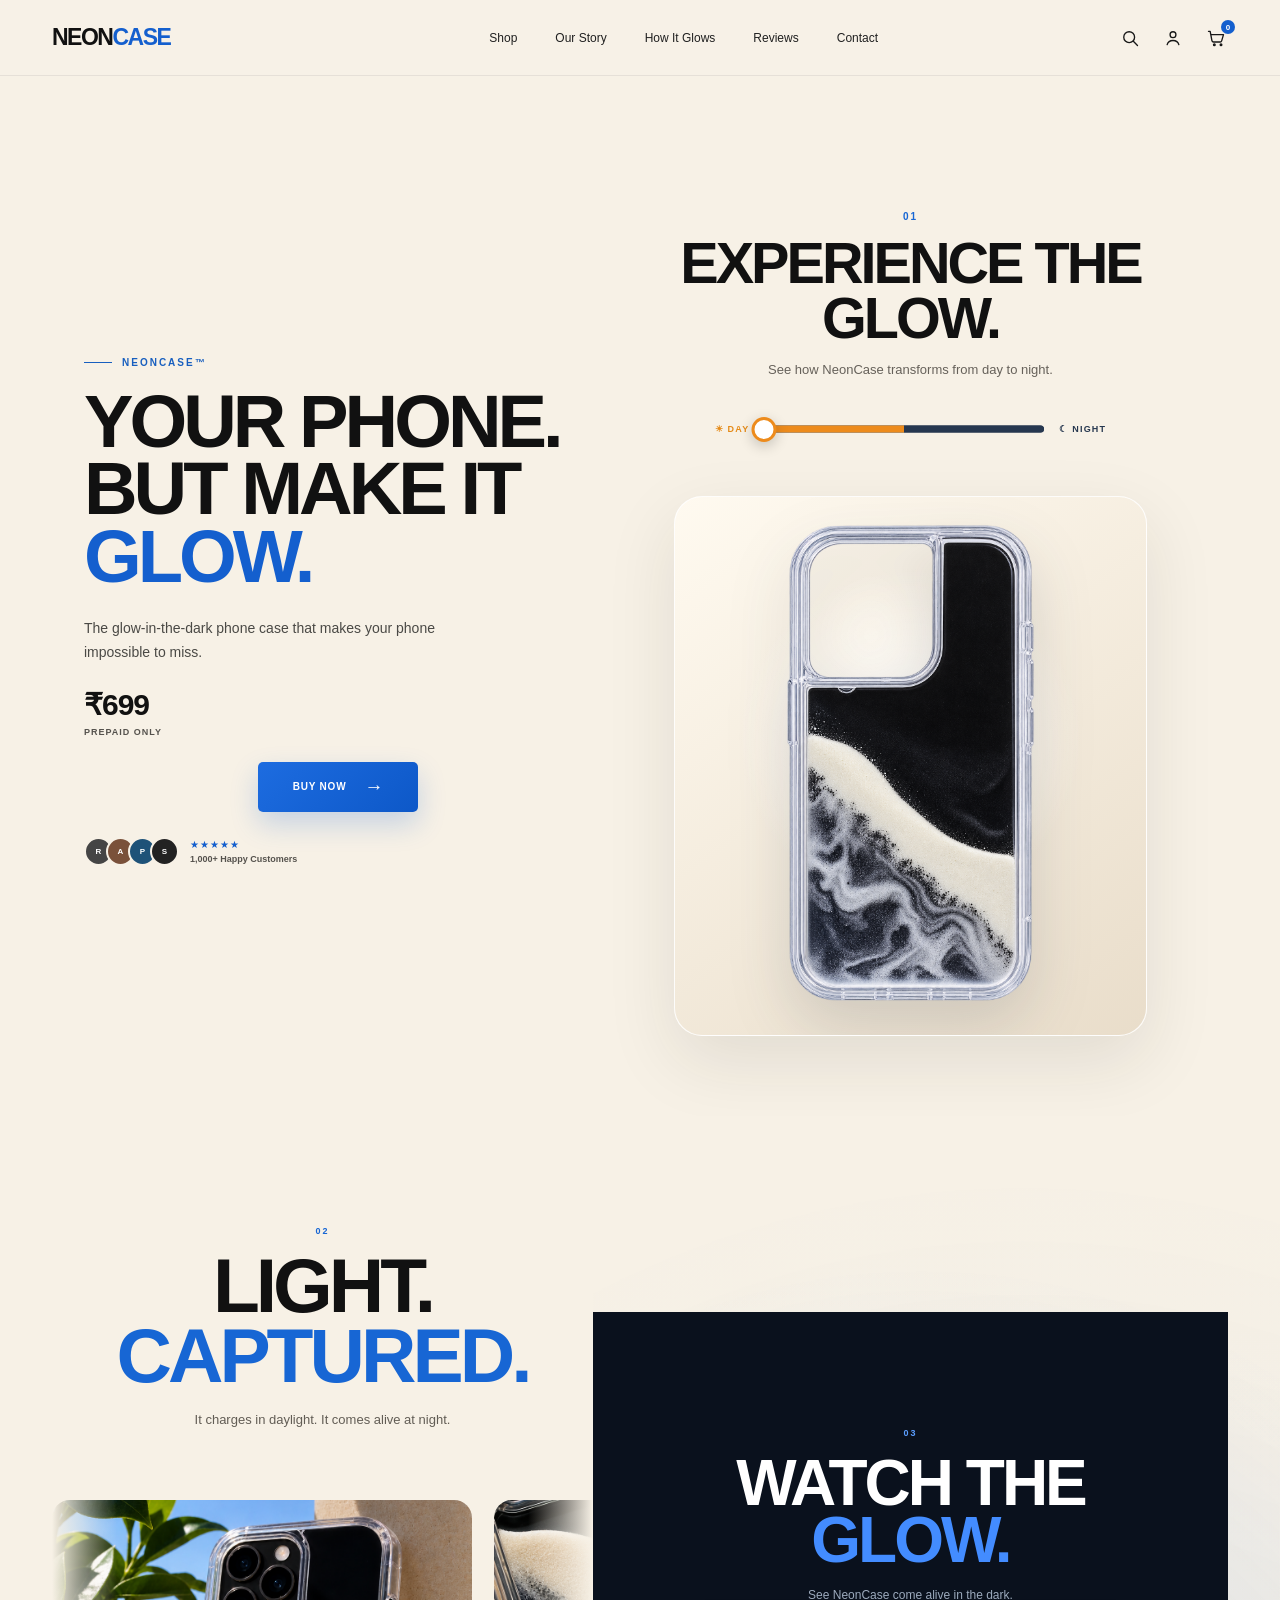
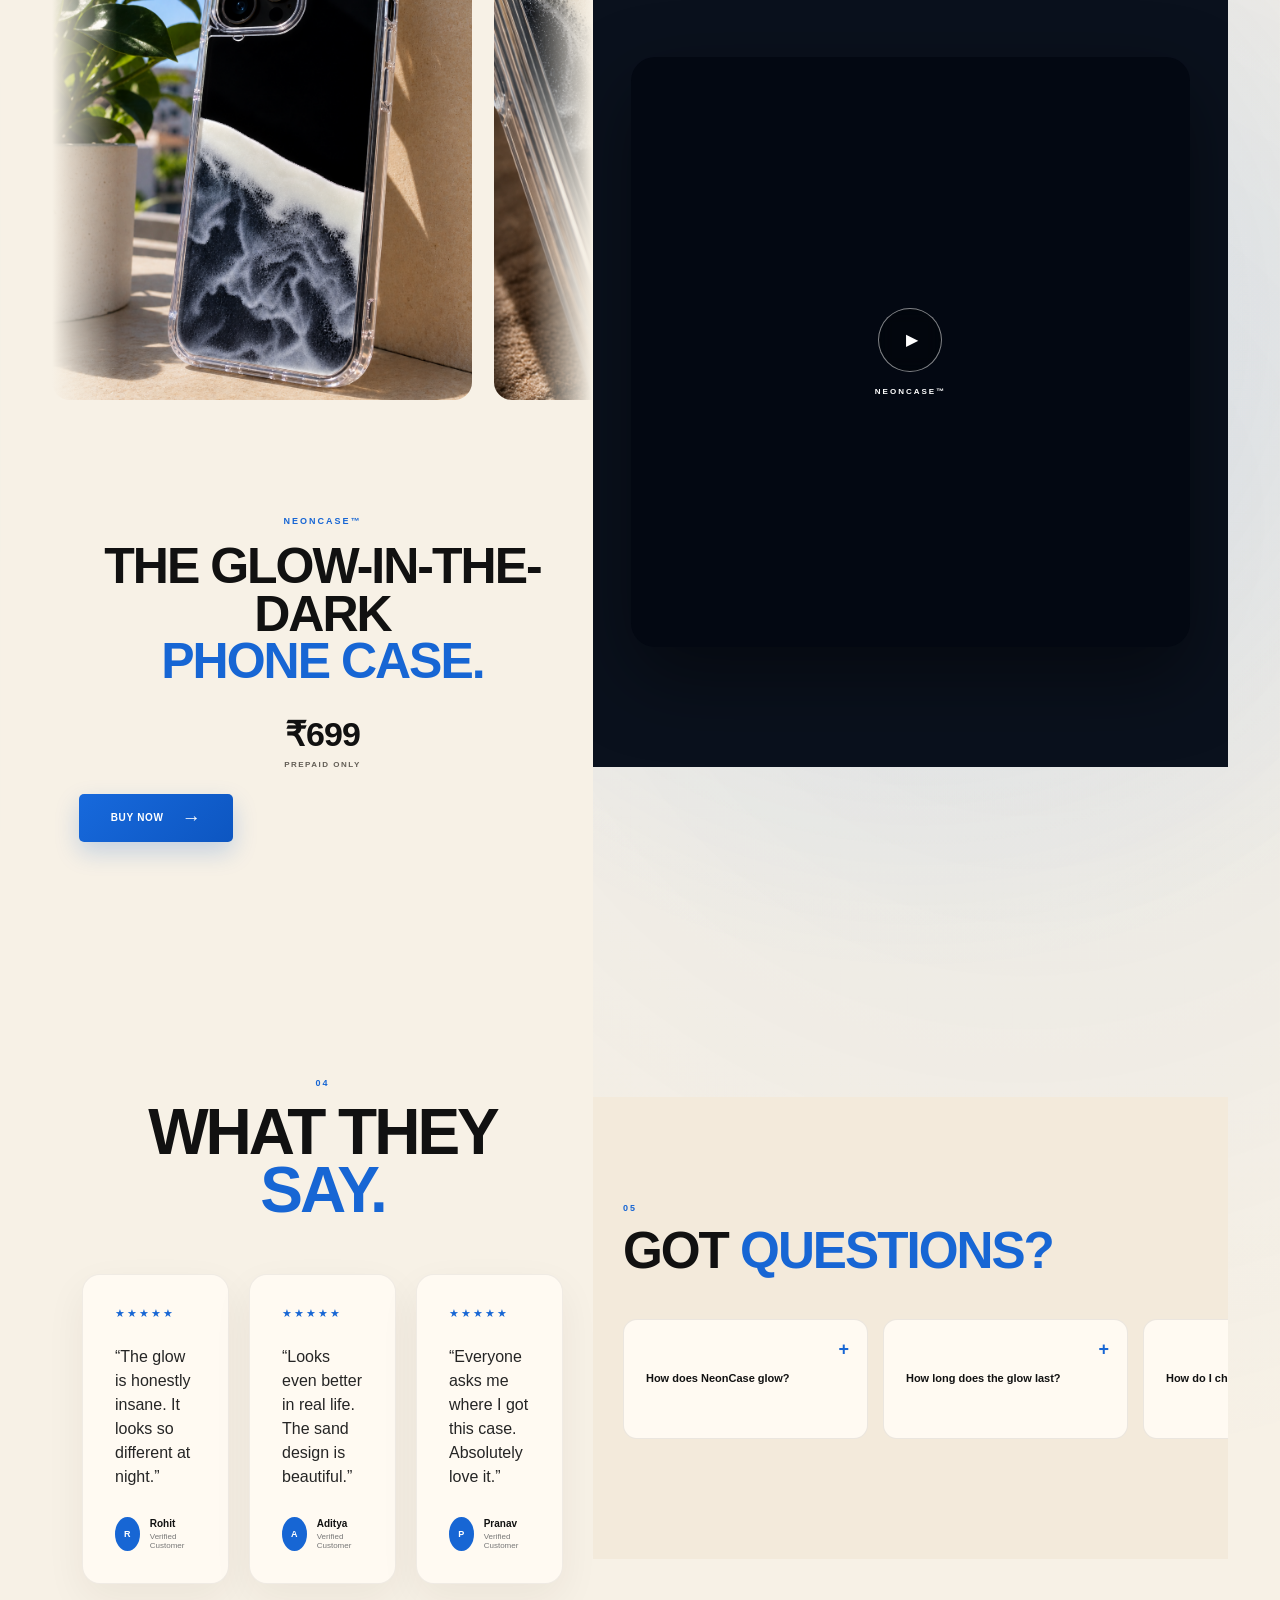
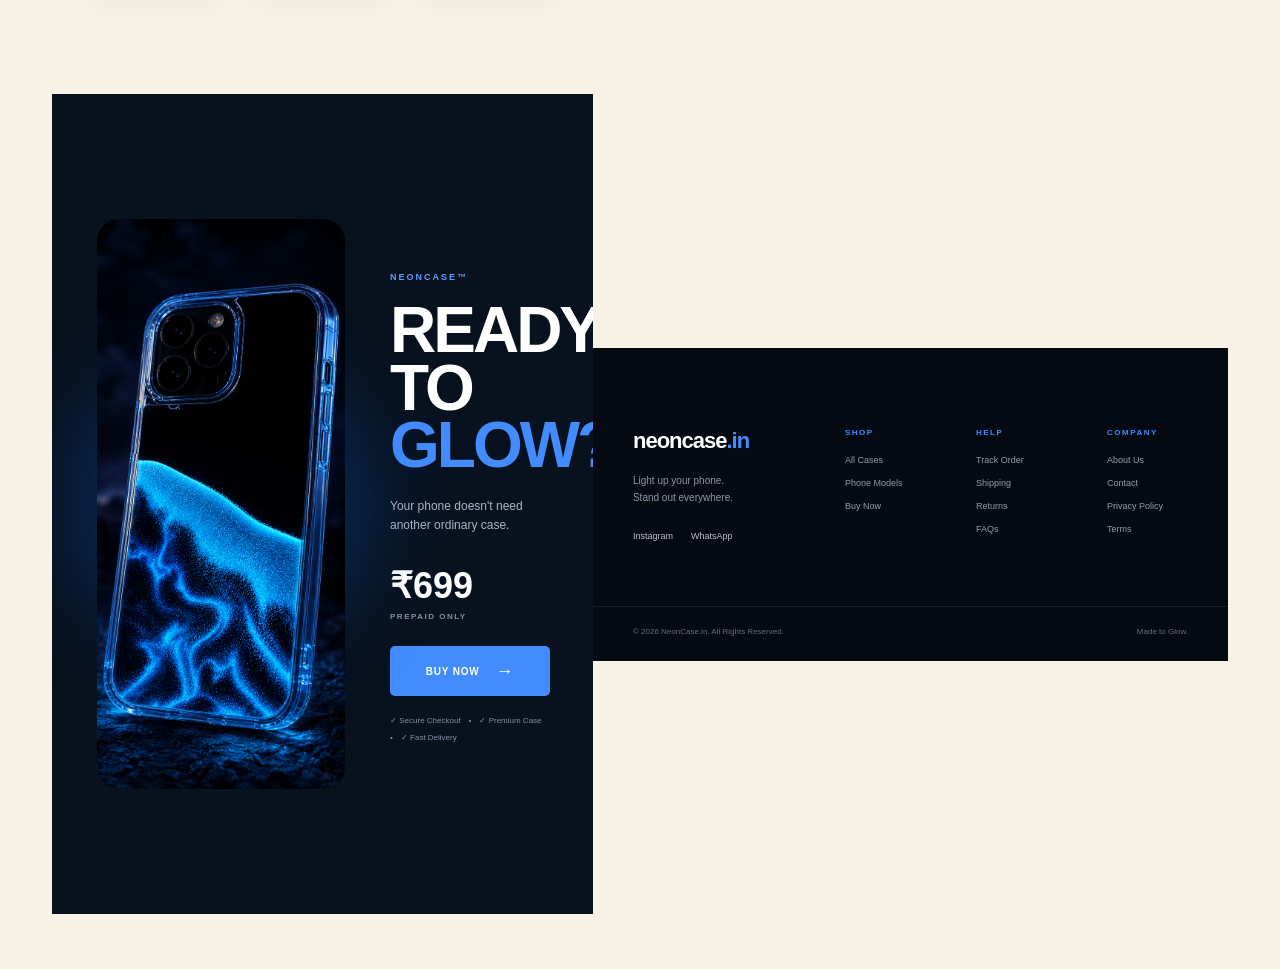
==== commit eeba13a0: "Update index.html" ====
--- a/index.html
+++ b/index.html
@@ -3987,9 +3987,9 @@
                     <!-- BUY BUTTON -->
 
                     <a
-                        href="#shop"
-                        class="buy-button"
-                    >
+    href="login/"
+    class="purchase-button"
+>
 
                         BUY NOW
 
@@ -4308,9 +4308,9 @@
         </div>
 
         <a
-            href="#shop"
-            class="purchase-button"
-        >
+    href="login/"
+    class="buy-button"
+>
             BUY NOW
             <span>→</span>
         </a>
@@ -4658,11 +4658,10 @@
                 PREPAID ONLY
             </span>
 
-
-            <a
-                href="#checkout"
-                class="final-buy-button"
-            >
+<a
+    href="login/"
+    class="final-buy-button"
+>
 
                 BUY NOW
 
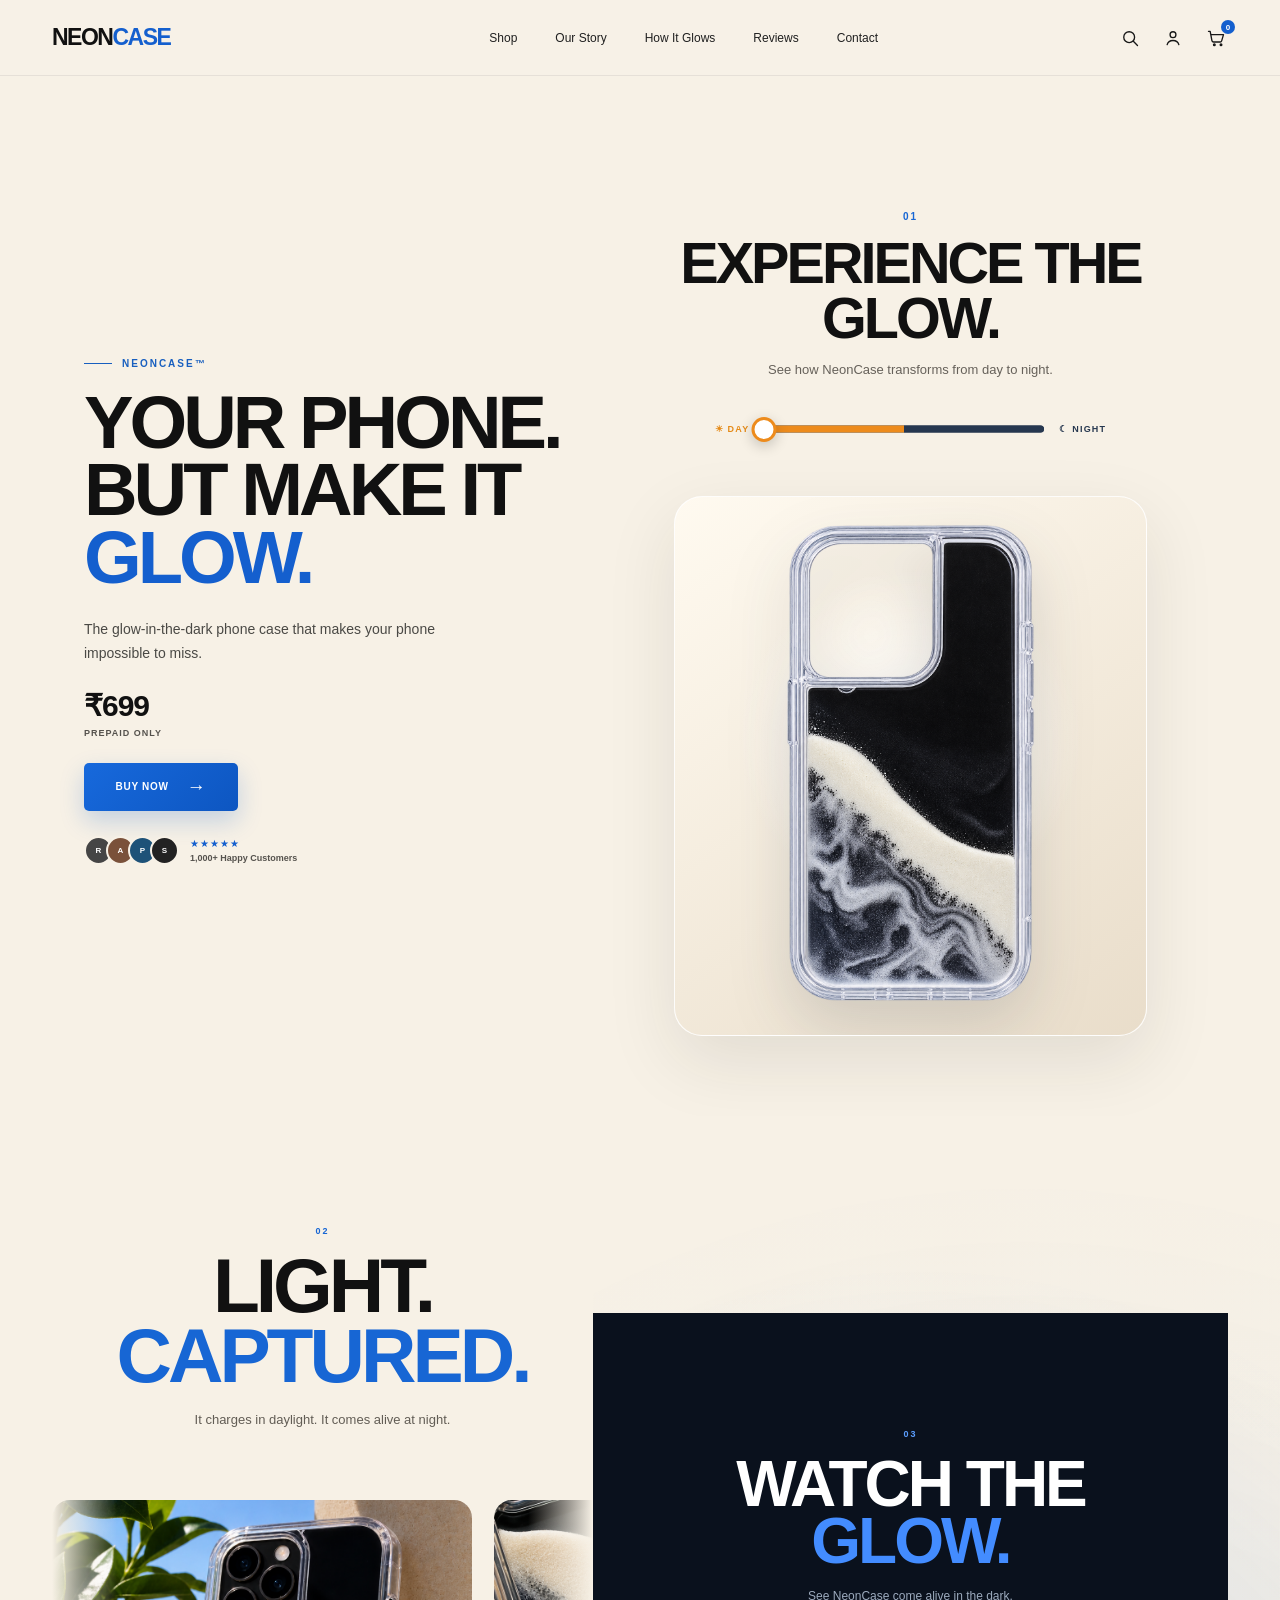
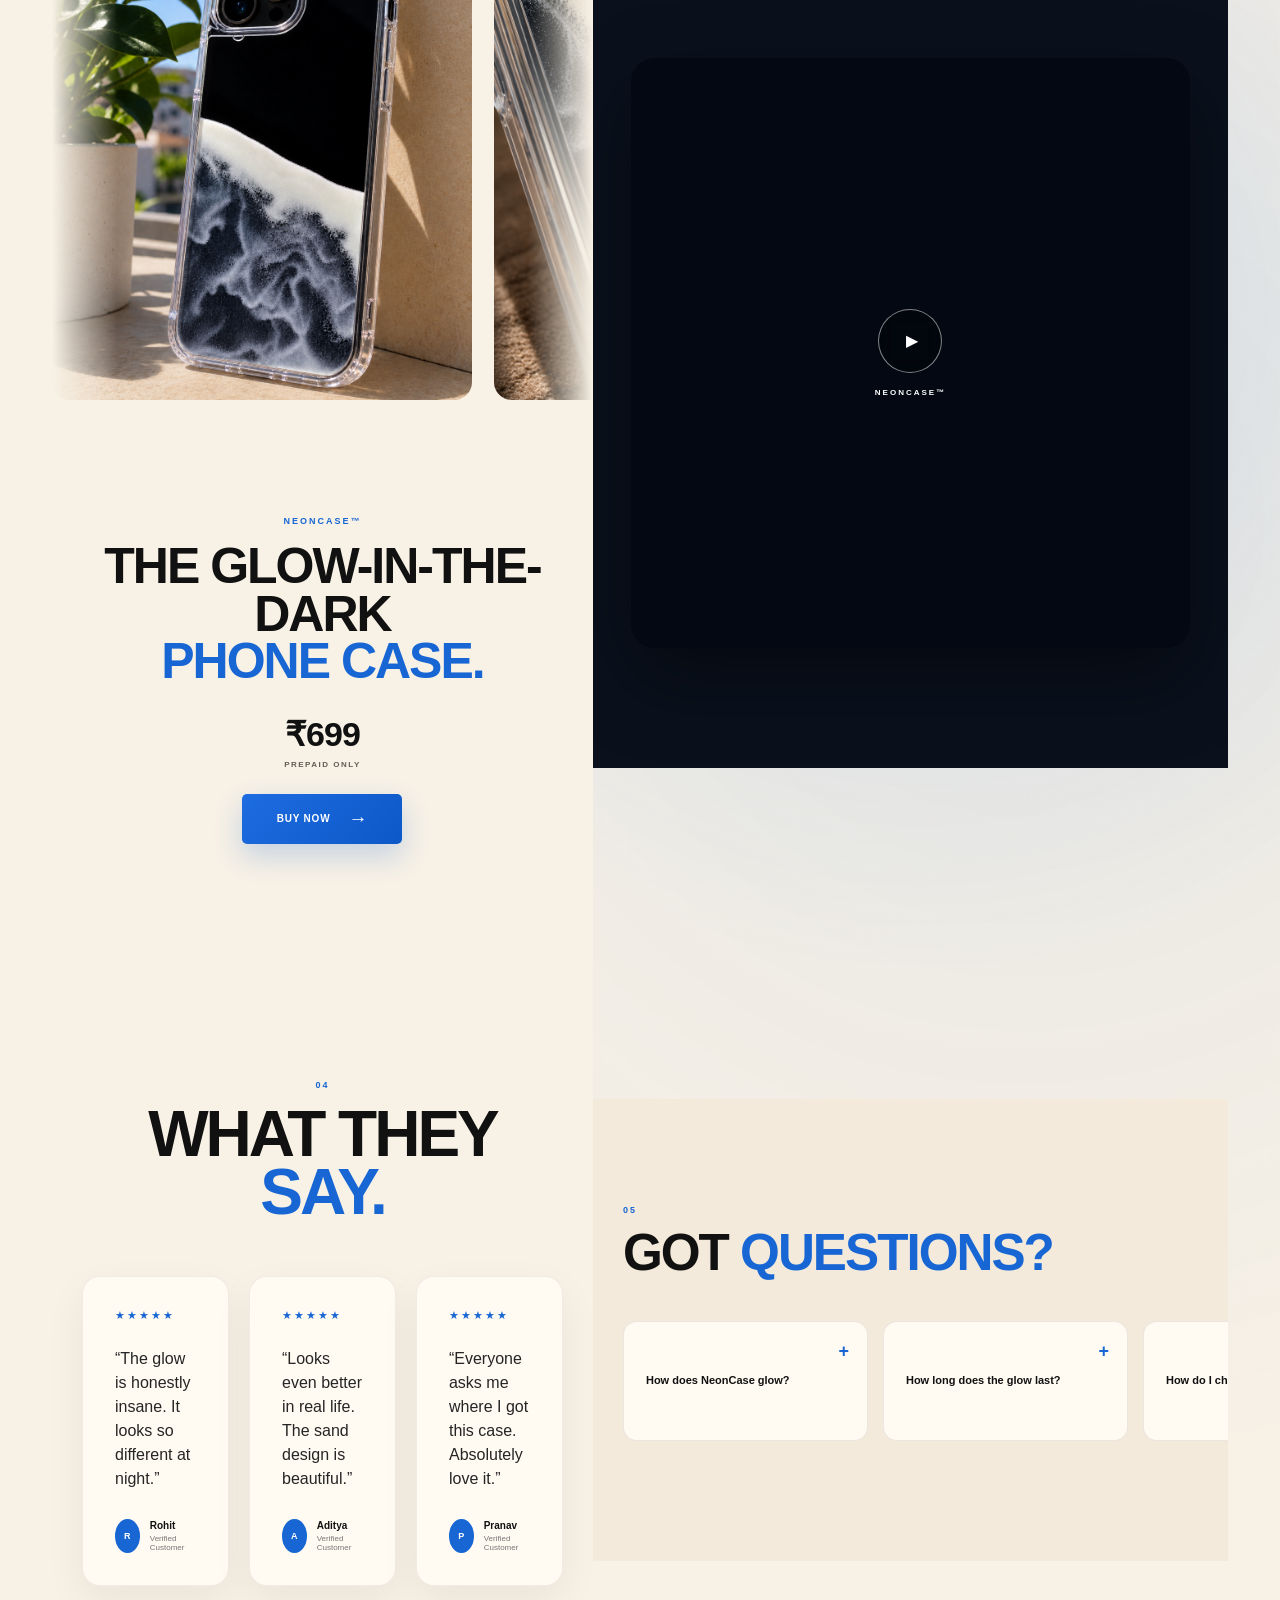
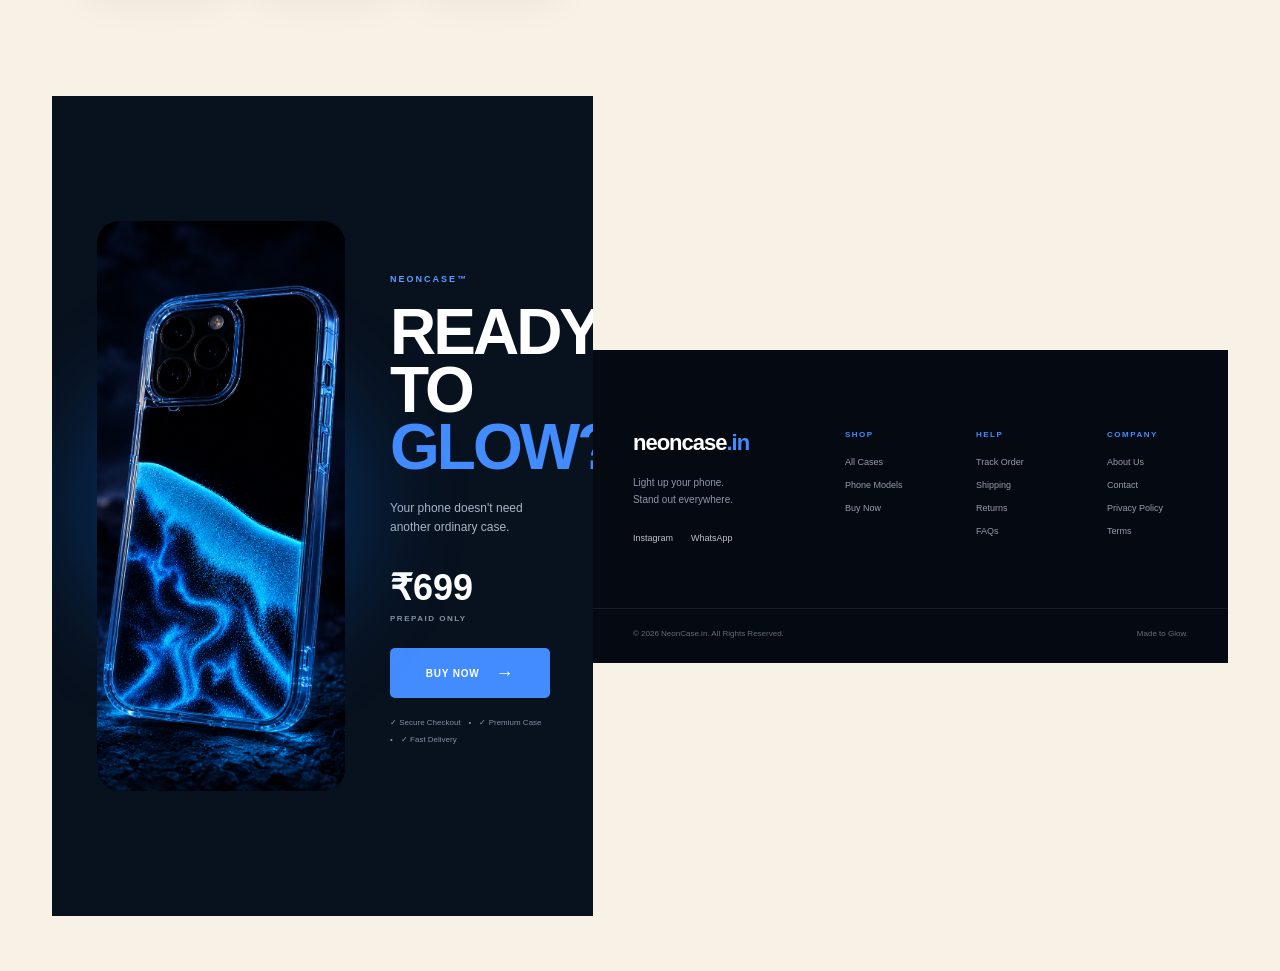
==== commit 36cdf5c6: "Update index.html" ====
--- a/index.html
+++ b/index.html
@@ -3988,7 +3988,7 @@
 
                     <a
     href="login/"
-    class="purchase-button"
+    class="buy-button"
 >
 
                         BUY NOW
@@ -4309,7 +4309,7 @@
 
         <a
     href="login/"
-    class="buy-button"
+    class="purchase-button"
 >
             BUY NOW
             <span>→</span>
